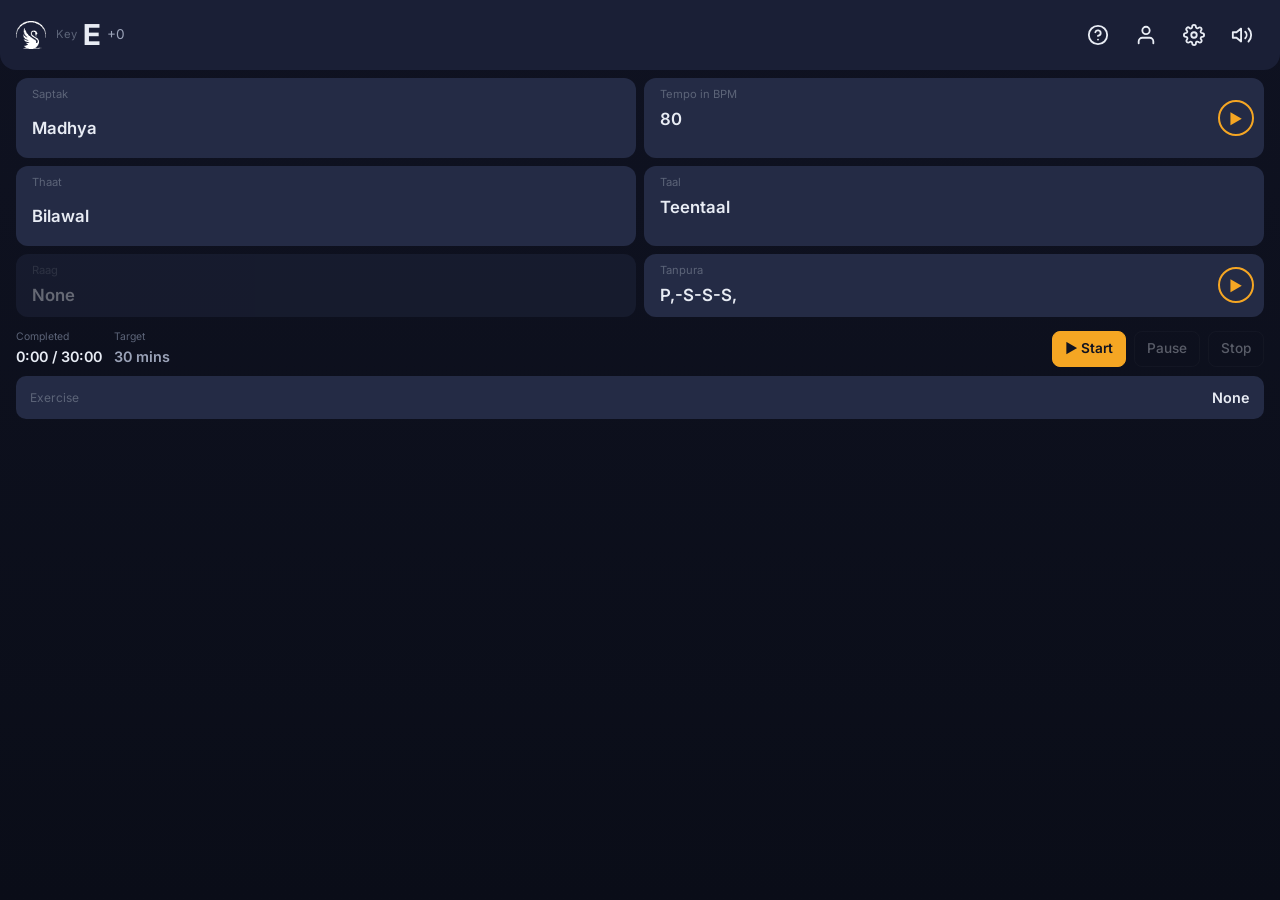
==== app/index.html @ 68cb553a "Initial commit" ====
<!DOCTYPE html>
<html lang="en">
<head>
  <meta charset="UTF-8" />
  <meta name="viewport" content="width=device-width, initial-scale=1.0, maximum-scale=1.0, user-scalable=no" />
  <meta name="theme-color" content="#F5A623" />
  <meta name="author" content="Arun Mahapatro" />
  <meta name="description" content="Hindustani Classical Music practice app for bansuri — tanpura, tabla, alankaar, exercises." />
  <meta name="mobile-web-app-capable" content="yes" />
  <title>Swaradhana</title>
  <link rel="manifest" href="manifest.json" />
  <link rel="stylesheet" href="css/styles.css" />
  <link rel="stylesheet" href="css/components.css" />

  <style>
    .setting-tile {
      background: var(--bg-tertiary, #242B45);
      border-radius: 12px;
      padding: 8px 16px;
      cursor: pointer;
      display: flex;
      flex-direction: column;
      gap: 2px;
    }
    .tile-label { font-size: 0.7rem; color: var(--text-dim, #5C6478); }
    .tile-value { font-size: 1.05rem; font-weight: 600; color: var(--text-primary, #E8ECF4); }
  </style>

  <script type="module" src="js/app.js" defer></script>
</head>
<body>

  <!-- ====================================================================
       SCREEN 1: MAIN SCREEN (always visible)
       ==================================================================== -->

  <!-- 1. Top bar — compact row -->
  <div id="top-bar" style="display:flex; align-items:center; justify-content:space-between; padding:12px 16px; background:var(--bg-secondary); border-radius:0 0 16px 16px;">
    <!-- Left: Logo + Key -->
    <div style="display:flex; align-items:center; gap:10px;">
      <img src="assets/icons/swaradhana_white.png" alt="Swaradhana" style="width:30px; height:35px; object-fit:contain;" />
    <div id="btn-open-key" style="cursor:pointer; display:flex; align-items:center; gap:6px;">
      <span style="font-size:0.7rem; color:var(--text-dim);">Key</span>
      <span id="key-display" style="font-size:1.8rem; font-weight:700; color:var(--text-primary);">E</span>
      <span id="fine-tune-display" style="font-size:0.85rem; color:var(--text-secondary);">+0</span>
    </div>
    </div>
    <!-- Right: Profile, Settings, Volume -->
    <div style="display:flex; align-items:center; gap:4px;">
      <button id="btn-help" class="btn btn-icon btn-ghost" title="Help"><svg width="22" height="22" viewBox="0 0 24 24" fill="none" stroke="currentColor" stroke-width="2" stroke-linecap="round" stroke-linejoin="round"><circle cx="12" cy="12" r="10"/><path d="M9.09 9a3 3 0 0 1 5.83 1c0 2-3 3-3 3"/><line x1="12" y1="17" x2="12.01" y2="17"/></svg></button>
      <button id="btn-profile" class="btn btn-icon btn-ghost" title="Profile"><svg width="22" height="22" viewBox="0 0 24 24" fill="none" stroke="currentColor" stroke-width="2" stroke-linecap="round" stroke-linejoin="round"><path d="M20 21v-2a4 4 0 0 0-4-4H8a4 4 0 0 0-4 4v2"/><circle cx="12" cy="7" r="4"/></svg></button>
      <button id="btn-settings" class="btn btn-icon btn-ghost" title="Settings"><svg width="22" height="22" viewBox="0 0 24 24" fill="none" stroke="currentColor" stroke-width="2" stroke-linecap="round" stroke-linejoin="round"><circle cx="12" cy="12" r="3"/><path d="M19.4 15a1.65 1.65 0 0 0 .33 1.82l.06.06a2 2 0 1 1-2.83 2.83l-.06-.06a1.65 1.65 0 0 0-1.82-.33 1.65 1.65 0 0 0-1 1.51V21a2 2 0 0 1-4 0v-.09A1.65 1.65 0 0 0 9 19.4a1.65 1.65 0 0 0-1.82.33l-.06.06a2 2 0 1 1-2.83-2.83l.06-.06A1.65 1.65 0 0 0 4.68 15a1.65 1.65 0 0 0-1.51-1H3a2 2 0 0 1 0-4h.09A1.65 1.65 0 0 0 4.6 9a1.65 1.65 0 0 0-.33-1.82l-.06-.06a2 2 0 1 1 2.83-2.83l.06.06A1.65 1.65 0 0 0 9 4.68a1.65 1.65 0 0 0 1-1.51V3a2 2 0 0 1 4 0v.09a1.65 1.65 0 0 0 1 1.51 1.65 1.65 0 0 0 1.82-.33l.06-.06a2 2 0 1 1 2.83 2.83l-.06.06A1.65 1.65 0 0 0 19.4 9a1.65 1.65 0 0 0 1.51 1H21a2 2 0 0 1 0 4h-.09a1.65 1.65 0 0 0-1.51 1z"/></svg></button>
      <button id="btn-open-volume" class="btn btn-icon btn-ghost" title="Volume"><svg width="22" height="22" viewBox="0 0 24 24" fill="none" stroke="currentColor" stroke-width="2" stroke-linecap="round" stroke-linejoin="round"><polygon points="11 5 6 9 2 9 2 15 6 15 11 19 11 5"/><path d="M19.07 4.93a10 10 0 0 1 0 14.14"/><path d="M15.54 8.46a5 5 0 0 1 0 7.07"/></svg></button>
    </div>
  </div>

  <!-- 2. Settings Grid — 2 columns x 3 rows -->
  <div id="settings-grid" style="display:grid; grid-template-columns:1fr 1fr; gap:8px; padding:8px 16px;">
    <!-- Row 1: Saptak | Tempo -->
    <div class="setting-tile" style="cursor:default;">
      <span class="tile-label">Saptak</span>
      <select id="saptak-select" style="background:transparent; border:none; color:var(--text-primary); font-size:1.05rem; font-weight:600; font-family:inherit; cursor:pointer; outline:none; padding:0; width:100%;">
        <option value="MANDRA" style="background:var(--bg-tertiary); color:var(--text-primary);">Mandra</option>
        <option value="MADHYA" selected style="background:var(--bg-tertiary); color:var(--text-primary);">Madhya</option>
        <option value="TAAR" style="background:var(--bg-tertiary); color:var(--text-primary);">Taar</option>
      </select>
    </div>
    <div class="setting-tile" id="btn-open-tempo" style="position:relative; padding-right:48px;">
      <span class="tile-label">Tempo in BPM</span>
      <span class="tile-value" id="tempo-display">80</span>
      <button id="btn-tabla-quick-toggle" onclick="event.stopPropagation();" style="position:absolute; right:10px; top:50%; transform:translateY(-50%); width:36px; height:36px; border-radius:50%; border:2px solid var(--accent); background:transparent; color:var(--accent); display:flex; align-items:center; justify-content:center; cursor:pointer; font-size:0.9rem; padding:0;" title="Play/Stop Tabla">▶</button>
    </div>
    <!-- Row 2: Thaat | Taal -->
    <div class="setting-tile" style="cursor:default;">
      <span class="tile-label">Thaat</span>
      <select id="quick-thaat" style="background:transparent; border:none; color:var(--text-primary); font-size:1.05rem; font-weight:600; font-family:inherit; cursor:pointer; outline:none; padding:0; width:100%;">
        <option value="bilawal" style="background:var(--bg-tertiary); color:var(--text-primary);">Bilawal</option>
        <option value="kalyan" style="background:var(--bg-tertiary); color:var(--text-primary);">Kalyan</option>
        <option value="khamaj" style="background:var(--bg-tertiary); color:var(--text-primary);">Khamaj</option>
        <option value="bhairav" style="background:var(--bg-tertiary); color:var(--text-primary);">Bhairav</option>
        <option value="bhairavi" style="background:var(--bg-tertiary); color:var(--text-primary);">Bhairavi</option>
        <option value="kafi" style="background:var(--bg-tertiary); color:var(--text-primary);">Kafi</option>
        <option value="asavari" style="background:var(--bg-tertiary); color:var(--text-primary);">Asavari</option>
        <option value="todi" style="background:var(--bg-tertiary); color:var(--text-primary);">Todi</option>
        <option value="purvi" style="background:var(--bg-tertiary); color:var(--text-primary);">Purvi</option>
        <option value="marwa" style="background:var(--bg-tertiary); color:var(--text-primary);">Marwa</option>
      </select>
    </div>
    <div class="setting-tile" id="btn-open-taal-list" style="position:relative;">
      <span class="tile-label">Taal</span>
      <div style="display:flex; align-items:center; justify-content:space-between;">
        <span class="tile-value" id="taal-display" style="margin:0;">Teentaal</span>
        <div id="taal-var-switcher" style="display:none; align-items:center; gap:2px;" onclick="event.stopPropagation();">
          <button id="btn-var-prev" class="btn" style="min-width:24px; height:24px; padding:0; font-size:0.75rem; border-radius:6px; background:var(--bg-secondary); color:var(--text-secondary); border:1px solid var(--border,#333);">‹</button>
          <span id="taal-var-label" style="min-width:20px; text-align:center; font-size:0.8rem; color:var(--accent); font-weight:600;">D</span>
          <button id="btn-var-next" class="btn" style="min-width:24px; height:24px; padding:0; font-size:0.75rem; border-radius:6px; background:var(--bg-secondary); color:var(--text-secondary); border:1px solid var(--border,#333);">›</button>
        </div>
      </div>
    </div>
    <!-- Row 3: Raag | Tanpura -->
    <div class="setting-tile" style="opacity:0.4; cursor:default;">
      <span class="tile-label">Raag</span>
      <span class="tile-value">None</span>
    </div>
    <div class="setting-tile" id="btn-open-tanpura" style="cursor:pointer; position:relative; padding-right:48px;">
      <span class="tile-label">Tanpura</span>
      <span class="tile-value" id="tanpura-display">P,-S-S-S,</span>
      <button id="btn-tanpura-quick-toggle" onclick="event.stopPropagation();" style="position:absolute; right:10px; top:50%; transform:translateY(-50%); width:36px; height:36px; border-radius:50%; border:2px solid var(--accent); background:transparent; color:var(--accent); display:flex; align-items:center; justify-content:center; cursor:pointer; font-size:0.9rem; padding:0;" title="Play/Stop Tanpura">▶</button>
    </div>
  </div>

  <!-- 3. Mode selector — 3 buttons -->
  <!-- 4. Transport row — completed time, target time, start/pause/stop -->
  <div style="display:flex; align-items:center; gap:8px; padding:4px 16px;">
    <div style="display:flex; gap:12px; flex:1;">
      <div>
        <div style="font-size:0.65rem; color:var(--text-dim);">Completed</div>
        <div id="timer-display" style="font-size:0.9rem; font-weight:600; color:var(--text-primary);">0 mins</div>
      </div>
      <div>
        <div style="font-size:0.65rem; color:var(--text-dim);">Target</div>
        <div id="target-display" style="font-size:0.9rem; font-weight:600; color:var(--text-secondary);">30 mins</div>
      </div>
    </div>
    <button id="btn-start" class="btn btn-primary btn-sm">Start</button>
    <button id="btn-pause" class="btn btn-sm" disabled>Pause</button>
    <button id="btn-stop" class="btn btn-sm" disabled>Stop</button>
  </div>

  <!-- 5. Exercise bar — full width below transport -->
  <div style="margin:4px 16px 0; padding:10px 14px; background:var(--bg-tertiary); border-radius:10px; display:flex; align-items:center; justify-content:space-between;">
    <span id="btn-open-exercise-library" style="font-size:0.75rem; color:var(--text-dim); cursor:pointer;">Exercise</span>
    <span id="exercise-display" style="font-size:0.9rem; font-weight:600; color:var(--text-primary); cursor:pointer; flex:1; text-align:right;" title="Tap to view exercise table">None</span>
  </div>

  <!-- 6. Mode buttons — visible only when exercise is loaded -->
  <div id="main-mode-bar" style="display:none; padding:6px 16px 8px;">
    <div style="display:flex; gap:6px; justify-content:center;">
      <button class="btn btn-sm btn-active main-mode-btn" data-mode="demo" style="flex:1; max-width:100px;">Demo</button>
      <button class="btn btn-sm main-mode-btn" data-mode="practice" style="flex:1; max-width:100px;">Practice</button>
      <button class="btn btn-sm main-mode-btn" data-mode="test" style="flex:1; max-width:100px; opacity:0.5;">Test</button>
    </div>
  </div>

  <!-- Bottom nav removed — Profile and Settings are now in the top bar -->


  <!-- ====================================================================
       SCREEN 2: KEY SELECTION PAGE (full page)
       ==================================================================== -->
  <!-- ====================================================================
       SETTINGS PAGE (full page)
       ==================================================================== -->
  <div id="settings-page" class="full-page hidden">
    <div class="full-page-header">
      <h2 style="margin:0;">Settings</h2>
      <button id="btn-back-settings-page" class="btn btn-sm btn-ghost">← Back</button>
    </div>
    <div class="full-page-body">
      <div style="display:flex; flex-direction:column; gap:12px;">
        <button id="btn-customize-tabla" class="setting-tile" style="text-align:left; border:none; width:100%;">
          <span class="tile-label">Percussion</span>
          <span class="tile-value">Customize Tabla</span>
        </button>
        <button id="btn-customize-tanpura" class="setting-tile" style="text-align:left; border:none; width:100%;">
          <span class="tile-label">Drone</span>
          <span class="tile-value">Customize Tanpura</span>
        </button>
        <button id="btn-customize-swara" class="setting-tile" style="text-align:left; border:none; width:100%;">
          <span class="tile-label">Melody</span>
          <span class="tile-value">Customize Swara</span>
        </button>
      </div>

      <!-- Data Management -->
      <div style="margin-top:24px; padding-top:16px; border-top:1px solid var(--border, #333);">
        <span class="section-label" style="margin-bottom:12px; display:block;">Data Management</span>
        <div style="display:flex; flex-direction:column; gap:8px;">
          <button id="btn-export-data" class="btn btn-sm" style="width:100%; text-align:left; padding:12px 16px;">
            <span style="font-weight:500;">Export Data</span>
            <span style="font-size:0.75rem; color:var(--text-dim); display:block; margin-top:2px;">Download all settings, exercises, and variations as a JSON file</span>
          </button>
          <button id="btn-import-data" class="btn btn-sm" style="width:100%; text-align:left; padding:12px 16px;">
            <span style="font-weight:500;">Import Data</span>
            <span style="font-size:0.75rem; color:var(--text-dim); display:block; margin-top:2px;">Restore from a previously exported JSON file</span>
          </button>
          <button id="btn-clear-all-data" class="btn btn-sm" style="width:100%; text-align:left; padding:12px 16px; color:var(--error, #E74C3C);">
            <span style="font-weight:500;">Clear All Data</span>
            <span style="font-size:0.75rem; color:var(--text-dim); display:block; margin-top:2px;">Delete all saved settings, exercises, and variations</span>
          </button>
        </div>
        <input type="file" id="import-file-input" accept=".json" style="display:none;" />
      </div>
    </div>
  </div>

  <!-- ====================================================================
       TABLA CUSTOMIZATION PAGE (full page)
       ==================================================================== -->
  <div id="tabla-page" class="full-page hidden">
    <div class="full-page-header">
      <h2 style="margin:0;">Tabla</h2>
      <button id="btn-back-tabla-page" class="btn btn-sm btn-ghost">← Back</button>
    </div>
    <div class="full-page-body">

      <!-- Tabla Source selection -->
      <div class="panel" style="margin-bottom:16px;">
        <span class="section-label">Tabla Sound Source</span>
        <select id="tabla-source-select" class="dropdown" style="width:100%; margin-top:8px;">
          <option value="electronic" selected>Electronic (Synthesized)</option>
          <option value="tabla_e_1">Real Tabla — Key of E (tabla_e_1)</option>
          <option value="tabla_c_1">Real Tabla — Key of C (tabla_c_1, Naad)</option>
        </select>
        <p style="font-size:0.75rem; color:var(--text-dim); margin-top:6px;">
          Electronic uses synthesized sounds. Real Tabla uses recorded audio samples that are pitch-shifted to match your selected key.
        </p>
      </div>

      <!-- Sound Customization -->
      <div class="panel" style="margin-bottom:16px;">
        <span class="section-label">Sound Customization</span>

        <div class="slider-container" style="margin-top:12px;">
          <label>Balance (Dayan ↔ Bayan)</label>
          <input type="range" id="tabla-balance" min="0" max="100" value="50" />
          <span id="tabla-balance-val" style="min-width:36px; text-align:right; font-size:0.8rem;">50%</span>
        </div>

        <div class="slider-container">
          <label>Timber</label>
          <input type="range" id="tabla-timber" min="0" max="100" value="50" />
          <span id="tabla-timber-val" style="min-width:36px; text-align:right; font-size:0.8rem;">50%</span>
        </div>

        <div class="slider-container">
          <label>Bass (Bayan)</label>
          <input type="range" id="tabla-bass-custom" min="-12" max="12" value="0" />
          <span id="tabla-bass-custom-val" style="min-width:40px; text-align:right; font-size:0.8rem;">0 dB</span>
        </div>

        <div class="slider-container">
          <label>Reverb</label>
          <input type="range" id="tabla-reverb" min="0" max="100" value="20" />
          <span id="tabla-reverb-val" style="min-width:36px; text-align:right; font-size:0.8rem;">20%</span>
        </div>
      </div>

      <!-- Pitch behavior info -->
      <div class="panel">
        <span class="section-label">Pitch Behavior</span>
        <p style="font-size:0.8rem; color:var(--text-secondary); margin-top:6px; line-height:1.5;">
          When you change the global Key, the tabla's Dayan (treble drum) automatically re-tunes to match — in the middle octave only. The Bayan (bass drum) stays at a constant low frequency. Changing the global Saptak (octave) does not affect the tabla.
        </p>
        <p style="font-size:0.8rem; color:var(--text-secondary); margin-top:6px; line-height:1.5;">
          For real tabla samples, the app pitch-shifts the audio to match your selected key. Samples recorded in Key of E are shifted proportionally (e.g., selecting G shifts up by ~3 semitones).
        </p>
      </div>

    </div>
  </div>

  <!-- ====================================================================
       SWARA CUSTOMIZATION PAGE (full page — placeholder)
       ==================================================================== -->
  <div id="swara-page" class="full-page hidden">
    <div class="full-page-header">
      <h2 style="margin:0;">Swara</h2>
      <button id="btn-back-swara-page" class="btn btn-sm btn-ghost">← Back</button>
    </div>
    <div class="full-page-body">
      <div class="panel">
        <span class="section-label">Swara Instruments</span>
        <p style="font-size:0.85rem; color:var(--text-secondary); margin-top:4px; margin-bottom:12px;">
          Select one or more instruments. Multiple selections play together as a layered sound.
        </p>
        <div id="swar-voice-list" style="display:flex; flex-direction:column; gap:12px;">
          <!-- JS dynamically populates this -->
        </div>
      </div>
      <!-- Add Custom Instrument -->
      <div class="panel" style="margin-top:12px;">
        <span class="section-label">Add Custom Instrument</span>
        <p style="font-size:0.8rem; color:var(--text-dim); margin-top:4px; margin-bottom:8px; line-height:1.4;">
          Paste a WebAudioFont preset URL from <a href="https://surikov.github.io/webaudiofontdata/sound/" target="_blank" style="color:var(--accent);">the catalog</a>. Use the .js file URL.
        </p>
        <input type="text" id="custom-instrument-url" class="input-text" placeholder="https://surikov.github.io/webaudiofontdata/sound/0730_Chaos_sf2_file.js" style="font-size:0.8rem;" />
        <input type="text" id="custom-instrument-name" class="input-text" placeholder="Instrument name (e.g. Piccolo)" style="margin-top:6px;" />
        <div id="custom-instrument-error" style="display:none; font-size:0.8rem; color:var(--error, #E74C3C); margin-top:6px;"></div>
        <button id="btn-add-instrument" class="btn btn-sm btn-primary" style="margin-top:8px; width:100%;">Add Instrument</button>
      </div>
    </div>
  </div>

  <!-- ====================================================================
       SCREEN 2a: KEY SELECTION PAGE (full page)
       ==================================================================== -->
  <div id="key-page" class="full-page hidden">
    <div class="full-page-header">
      <h2 style="margin:0;">Key Selection</h2>
      <button id="btn-back-key" class="btn btn-sm btn-ghost">← Back</button>
    </div>
    <div class="full-page-body">

      <!-- Pitch selection grid -->
      <div class="panel">
        <span class="section-label">Pitch</span>
        <div id="pitch-grid" style="display:grid; grid-template-columns:repeat(5,1fr); gap:8px; margin-top:10px;">
          <button class="btn btn-sm pitch-btn" data-key="G">G</button>
          <button class="btn btn-sm pitch-btn" data-key="G#">G#</button>
          <button class="btn btn-sm pitch-btn" data-key="A">A</button>
          <button class="btn btn-sm pitch-btn" data-key="A#">A#</button>
          <button class="btn btn-sm pitch-btn" data-key="B">B</button>
          <button class="btn btn-sm pitch-btn" data-key="C">C</button>
          <button class="btn btn-sm pitch-btn" data-key="C#">C#</button>
          <button class="btn btn-sm pitch-btn" data-key="D">D</button>
          <button class="btn btn-sm pitch-btn" data-key="D#">D#</button>
          <button class="btn btn-sm btn-active pitch-btn" data-key="E_low">E</button>
          <button class="btn btn-sm pitch-btn" data-key="F">F</button>
          <button class="btn btn-sm pitch-btn" data-key="F#">F#</button>
        </div>
      </div>

      <!-- Fine tuning -->
      <div class="panel" style="margin-top:16px;">
        <span class="section-label">Fine Tuning</span>
        <div style="display:flex; align-items:center; gap:8px; margin-top:8px;">
          <span style="font-size:0.8rem; color:var(--text-dim);">♭</span>
          <button class="btn btn-sm" id="fine-tune-minus" style="min-width:36px;">◀</button>
          <input type="range" id="fine-tune" min="-50" max="50" value="0" style="flex:1;" />
          <button class="btn btn-sm" id="fine-tune-plus" style="min-width:36px;">▶</button>
          <span style="font-size:0.8rem; color:var(--text-dim);">♯</span>
        </div>
        <div style="text-align:center; margin-top:4px;">
          <span id="fine-tune-val" style="font-size:0.9rem; color:var(--accent);">0 cents</span>
        </div>
      </div>
    </div>
  </div>

  <!-- ====================================================================
       SCREEN 2b: TANPURA PAGE (full page)
       ==================================================================== -->
  <div id="tanpura-page" class="full-page hidden">
    <div class="full-page-header">
      <h2 style="margin:0;">Tanpura</h2>
      <button id="btn-back-tanpura" class="btn btn-sm btn-ghost">← Back</button>
    </div>
    <div class="full-page-body">

      <!-- Play/Stop -->
      <div class="panel" style="margin-bottom:16px;">
        <div style="display:flex; align-items:center; gap:12px; margin-bottom:14px;">
          <button id="btn-tanpura-play" class="btn btn-primary">▶ Play Tanpura</button>
        </div>

        <!-- Engine / sound source -->
        <div style="margin-bottom:12px;">
          <span class="section-label">Sound Source</span>
          <select id="tanpura-engine-select" class="dropdown" style="width:100%; margin-top:4px;"></select>
          <p id="tanpura-engine-hint" style="font-size:0.75rem; color:var(--text-dim); margin-top:6px;"></p>
        </div>

        <!-- Octave -->
        <div style="margin-bottom:12px;">
          <span class="section-label">Octave</span>
          <div class="btn-group" style="margin-top:4px;">
            <button class="btn btn-sm tanpura-octave" data-octave="LOW">Mandra</button>
            <button class="btn btn-sm btn-active tanpura-octave" data-octave="MEDIUM">Madhya</button>
            <button class="btn btn-sm tanpura-octave" data-octave="HIGH">Taar</button>
          </div>
        </div>

        <!-- First String -->
        <div style="margin-bottom:12px;">
          <span class="section-label">First String</span>
          <div class="btn-group" style="margin-top:4px;">
            <button class="btn btn-sm btn-active tanpura-string" data-string="pa">P,</button>
            <button class="btn btn-sm tanpura-string" data-string="ma">m,</button>
            <button class="btn btn-sm tanpura-string" data-string="ni">N,</button>
          </div>
          <div style="font-size:0.8rem; color:var(--text-secondary); margin-top:6px;" id="tanpura-tuning-label">P,-S-S-S,</div>
        </div>

        <!-- Speed -->
        <div class="slider-container">
          <label>Speed</label>
          <input type="range" id="tanpura-speed" min="0" max="100" step="1" value="30" />
          <span id="tanpura-speed-val" style="min-width:36px; text-align:right; font-size:0.8rem;">30%</span>
        </div>
      </div>

      <!-- Advanced settings -->
      <div class="panel">
        <span class="section-label">Advanced</span>

        <!-- Concert Mode -->
        <div style="display:flex; align-items:center; gap:10px; margin-top:10px;">
          <label class="toggle">
            <input type="checkbox" id="toggle-concert" />
            <span class="toggle-track"></span>
          </label>
          <span style="font-size:0.85rem; color:var(--text-secondary);">Concert Mode</span>
        </div>
        <p style="font-size:0.75rem; color:var(--text-dim); margin-top:4px;">
          Plays a second tanpura (B) alongside A, panned right. Overall volume
          stays controlled from the main page; the slider below trims the L/R
          balance.
        </p>

        <!-- Balance (L <-> R) — hidden unless Concert Mode is on -->
        <div class="slider-container hidden" id="tanpura-balance-container" style="margin-top:12px;">
          <label>Balance&nbsp;(L↔R)</label>
          <input type="range" id="tanpura-balance" min="0" max="100" value="50" />
          <span id="tanpura-balance-val" style="min-width:36px; text-align:right; font-size:0.8rem;">50%</span>
        </div>

        <!-- Jivari A (always visible) -->
        <div class="slider-container" style="margin-top:12px;">
          <label id="tanpura-jivari-label">Jivari&nbsp;A</label>
          <input type="range" id="tanpura-jivari" min="0" max="100" value="65" />
          <span id="tanpura-jivari-val" style="min-width:36px; text-align:right; font-size:0.8rem;">65%</span>
        </div>

        <!-- Jivari B — hidden unless Concert Mode is on -->
        <div class="slider-container hidden" id="tanpura-jivari-b-container">
          <label>Jivari&nbsp;B</label>
          <input type="range" id="tanpura-jivari-b" min="0" max="100" value="60" />
          <span id="tanpura-jivari-b-val" style="min-width:36px; text-align:right; font-size:0.8rem;">60%</span>
        </div>

        <!-- Variance -->
        <div class="slider-container">
          <label>Variance</label>
          <input type="range" id="tanpura-variance" min="0" max="10" step="0.5" value="3" />
          <span id="tanpura-variance-val" style="min-width:36px; text-align:right; font-size:0.8rem;">3 ct</span>
        </div>

        <!-- Reverb -->
        <div class="slider-container" style="margin-top:10px;">
          <label>Reverb</label>
          <input type="range" id="tanpura-reverb" min="0" max="100" value="40" />
          <span id="tanpura-reverb-val" style="min-width:36px; text-align:right; font-size:0.8rem;">40%</span>
        </div>
      </div>
    </div>
  </div>


  <!-- ====================================================================
       SCREEN 3: VOLUME CONTROL PAGE (full page)
       ==================================================================== -->
  <div id="volume-page" class="full-page hidden">
    <div class="full-page-header">
      <h2 style="margin:0;">Volume Control</h2>
      <button id="btn-back-volume" class="btn btn-sm btn-ghost">← Back</button>
    </div>
    <div class="full-page-body">
      <!-- Tanpura volume -->
      <div style="margin-bottom:20px;">
        <div style="font-size:0.9rem; font-weight:500; color:var(--text-primary); margin-bottom:8px;">Tanpura</div>
        <div style="display:flex; align-items:center; gap:10px;">
          <button id="btn-tanpura-mute" class="btn btn-sm" style="font-size:1.1rem;">&#x1F50A;</button>
          <input type="range" id="tanpura-vol" min="0" max="100" value="60" style="flex:1;" />
          <span id="tanpura-vol-val" style="min-width:40px; text-align:right; font-size:0.85rem; color:var(--text-secondary);">60%</span>
        </div>
      </div>
      <!-- Tabla volume -->
      <div style="margin-bottom:20px;">
        <div style="font-size:0.9rem; font-weight:500; color:var(--text-primary); margin-bottom:8px;">Tabla</div>
        <div style="display:flex; align-items:center; gap:10px;">
          <button id="btn-tabla-mute" class="btn btn-sm" style="font-size:1.1rem;">&#x1F50A;</button>
          <input type="range" id="tabla-vol" min="0" max="100" value="70" style="flex:1;" />
          <span id="tabla-vol-val" style="min-width:40px; text-align:right; font-size:0.85rem; color:var(--text-secondary);">70%</span>
        </div>
      </div>
      <!-- Swara volume -->
      <div style="margin-bottom:20px;">
        <div style="font-size:0.9rem; font-weight:500; color:var(--text-primary); margin-bottom:8px;">Swara</div>
        <div style="display:flex; align-items:center; gap:10px;">
          <button id="btn-swar-mute" class="btn btn-sm" style="font-size:1.1rem;">&#x1F50A;</button>
          <input type="range" id="swar-vol" min="0" max="100" value="70" style="flex:1;" />
          <span id="swar-vol-val" style="min-width:40px; text-align:right; font-size:0.85rem; color:var(--text-secondary);">70%</span>
        </div>
      </div>
      <!-- Tabla EQ -->
      <div class="panel" style="margin-top:16px;">
        <span class="section-label">Tabla EQ</span>
        <div class="slider-container" style="margin-top:8px;">
          <label>Bass</label>
          <input type="range" id="tabla-bass" min="-12" max="12" value="0" />
          <span id="tabla-bass-val" style="min-width:40px; text-align:right; font-size:0.8rem;">0 dB</span>
        </div>
        <div class="slider-container">
          <label>Treble</label>
          <input type="range" id="tabla-treble" min="-12" max="12" value="0" />
          <span id="tabla-treble-val" style="min-width:40px; text-align:right; font-size:0.8rem;">0 dB</span>
        </div>
      </div>
    </div>
  </div>


  <!-- ====================================================================
       SCREEN 4: TEMPO PAGE (full page — consistent with other pages)
       ==================================================================== -->
  <div id="bpm-panel" class="full-page hidden">
    <div class="full-page-header">
      <h2 style="margin:0;">Tempo</h2>
      <button id="btn-done-bpm" class="btn btn-sm btn-ghost">← Back</button>
    </div>
    <div class="full-page-body">

      <!-- Current BPM display -->
      <div style="text-align:center; margin-bottom:24px;">
        <span id="bpm-display" style="font-size:3rem; font-weight:700; color:var(--accent);">80</span>
        <span style="font-size:1.1rem; color:var(--text-secondary);"> BPM</span>
        <div id="bpm-laya-label" style="font-size:0.9rem; color:var(--text-dim); margin-top:6px;">Madhya</div>
      </div>

      <!-- Slider with -5 / +5 buttons -->
      <div class="panel">
        <div style="display:flex; align-items:center; gap:10px;">
          <button id="bpm-minus5" class="btn btn-sm" style="min-width:48px;">-5</button>
          <input type="range" id="bpm-slider" min="30" max="500" value="80" style="flex:1;" />
          <button id="bpm-plus5" class="btn btn-sm" style="min-width:48px;">+5</button>
        </div>
      </div>

      <!-- Speed multiplier buttons -->
      <div class="panel" style="margin-top:16px;">
        <span class="section-label">Speed Multiplier</span>
        <div style="display:flex; gap:8px; margin-top:10px; justify-content:center;">
          <button class="btn btn-sm bpm-mult" data-mult="0.25">x/4</button>
          <button class="btn btn-sm bpm-mult" data-mult="0.5">x/2</button>
          <button class="btn btn-sm btn-active bpm-mult" data-mult="1">1x</button>
          <button class="btn btn-sm bpm-mult" data-mult="2">2x</button>
          <button class="btn btn-sm bpm-mult" data-mult="4">4x</button>
        </div>
      </div>

      <!-- Preset BPM buttons -->
      <div class="panel" style="margin-top:16px;">
        <span class="section-label">Presets</span>
        <div style="display:flex; gap:8px; margin-top:10px; justify-content:center; flex-wrap:wrap;">
          <button class="btn btn-sm bpm-preset-btn" data-bpm="40">40</button>
          <button class="btn btn-sm bpm-preset-btn" data-bpm="60">60</button>
          <button class="btn btn-sm bpm-preset-btn" data-bpm="80">80</button>
          <button class="btn btn-sm bpm-preset-btn" data-bpm="100">100</button>
          <button class="btn btn-sm bpm-preset-btn" data-bpm="120">120</button>
          <button class="btn btn-sm bpm-preset-btn" data-bpm="160">160</button>
          <button class="btn btn-sm bpm-preset-btn" data-bpm="200">200</button>
        </div>
      </div>

    </div>
  </div>


  <!-- ====================================================================
       SCREEN 5: TAAL LIST PAGE (full page)
       ==================================================================== -->
  <div id="taal-list-page" class="full-page hidden">
    <div class="full-page-header">
      <h2 style="margin:0;">Taal List</h2>
      <div style="display:flex; gap:8px;">
        <button id="btn-sort-taal" class="btn btn-sm btn-ghost">Sort ↓</button>
        <button id="btn-back-taal-list" class="btn btn-sm btn-ghost">← Back</button>
      </div>
    </div>
    <div class="full-page-body">
      <div id="taal-list-container">
        <!-- JS will populate this with taal items -->
      </div>
    </div>
  </div>


  <!-- ====================================================================
       SCREEN 6: TAAL DETAIL / VARIATIONS PAGE (full page)
       ==================================================================== -->
  <div id="taal-variations-page" class="full-page hidden">
    <div class="full-page-header">
      <h2 style="margin:0;" id="taal-variations-title">Teentaal</h2>
      <button id="btn-back-taal-variations" class="btn btn-sm btn-ghost">← Back</button>
    </div>
    <div class="full-page-body">
      <!-- Vibhag-aware taal table showing selected variation -->
      <div id="taal-detail-table" class="panel" style="margin-bottom:16px;">
        <!-- JS renders the taal table here -->
      </div>
      <!-- Variation list -->
      <div id="taal-variations-container">
        <!-- JS will populate with variation items -->
      </div>
    </div>
  </div>

  <!-- ====================================================================
       SCREEN 6b: TAAL VARIATION EDITOR (inline full page)
       ==================================================================== -->
  <div id="taal-var-editor-page" class="full-page hidden">
    <div class="full-page-header">
      <h2 style="margin:0;" id="taal-var-editor-title">Editing: New Variation</h2>
      <button id="btn-cancel-var-editor" class="btn btn-sm btn-ghost">← Cancel</button>
    </div>
    <div class="full-page-body">
      <!-- Variation name -->
      <div style="margin-bottom:12px;">
        <span class="section-label">Variation Name</span>
        <input type="text" id="var-editor-name" class="input-text" placeholder="e.g. Teentaal 1" style="margin-top:4px;" />
      </div>
      <!-- Taal table (editable) -->
      <div id="var-editor-table" class="panel" style="margin-bottom:12px;">
        <!-- JS renders editable taal table here -->
      </div>
      <!-- Selected matra chips -->
      <div style="margin-bottom:4px;">
        <span class="section-label">Selected Matra Bols</span>
        <div id="var-editor-chips" class="bol-chips">
          <span style="color:var(--text-dim); font-size:0.8rem;">Tap a matra cell above</span>
        </div>
      </div>
      <!-- Bol palette -->
      <div id="var-editor-palette" class="bol-palette">
        <!-- JS populates bol buttons -->
      </div>
      <!-- Clear button for selected matra -->
      <div style="margin-bottom:12px;">
        <button id="btn-var-clear-matra" class="btn btn-sm btn-ghost">Clear Matra</button>
      </div>
      <!-- Action buttons -->
      <div class="editor-action-bar">
        <button id="btn-var-preview" class="btn btn-sm">Preview</button>
        <button id="btn-var-save" class="btn btn-sm btn-primary">Save</button>
        <button id="btn-var-cancel" class="btn btn-sm btn-ghost">Cancel</button>
        <button id="btn-var-delete" class="btn btn-sm btn-danger" style="display:none;">Delete</button>
      </div>
    </div>
  </div>


  <!-- Old settings modal removed — replaced by settings-page (full page) -->


  <!-- Old Lesson Editor and Taal Editor removed — replaced by Exercise system and Taal Variation Editor -->


  <!-- ====================================================================
       EXERCISE LIBRARY PAGE (full page)
       ==================================================================== -->
  <div id="exercise-library-page" class="full-page hidden">
    <div class="full-page-header">
      <h2 style="margin:0;">Exercises</h2>
      <button id="btn-back-exercise-library" class="btn btn-sm btn-ghost">← Back</button>
    </div>
    <div class="full-page-body">
      <div id="exercise-list-container">
        <!-- JS populates -->
      </div>
      <button id="btn-new-exercise" class="btn btn-sm btn-primary" style="margin-top:12px; width:100%;">+ New Exercise</button>
      <button id="btn-clear-exercise" class="btn btn-sm btn-ghost" style="margin-top:8px; width:100%;">Clear Exercise (Free Practice)</button>
    </div>
  </div>


  <!-- ====================================================================
       EXERCISE DESIGNER PAGE (full page)
       ==================================================================== -->
  <div id="exercise-designer-page" class="full-page hidden">
    <div class="full-page-header">
      <h2 style="margin:0;" id="exercise-designer-title">New Exercise</h2>
      <button id="btn-back-exercise-designer" class="btn btn-sm btn-ghost">← Back</button>
    </div>
    <div class="full-page-body">
      <!-- Configuration -->
      <div class="panel" style="margin-bottom:12px;">
        <span class="section-label">Configuration</span>
        <div style="display:grid; grid-template-columns:1fr 1fr; gap:8px; margin-top:8px;">
          <div>
            <label style="font-size:0.75rem; color:var(--text-dim);">Taal</label>
            <select id="ex-taal-select" class="taal-variation-select" style="width:100%; margin-top:2px;"></select>
          </div>
          <div>
            <label style="font-size:0.75rem; color:var(--text-dim);">Level</label>
            <div style="display:flex; gap:4px; margin-top:2px;">
              <button class="btn btn-sm ex-level-btn btn-active" data-level="beginner" style="flex:1; font-size:0.7rem; padding:4px 2px;">Beginner</button>
              <button class="btn btn-sm ex-level-btn" data-level="intermediate" style="flex:1; font-size:0.7rem; padding:4px 2px;">Intermed.</button>
              <button class="btn btn-sm ex-level-btn" data-level="advanced" style="flex:1; font-size:0.7rem; padding:4px 2px;">Advanced</button>
            </div>
          </div>
          <div>
            <label style="font-size:0.75rem; color:var(--text-dim);">Start Note</label>
            <select id="ex-start-note" class="taal-variation-select" style="width:100%; margin-top:2px;"></select>
          </div>
          <div>
            <label style="font-size:0.75rem; color:var(--text-dim);">End Note</label>
            <select id="ex-end-note" class="taal-variation-select" style="width:100%; margin-top:2px;"></select>
          </div>
        </div>
      </div>

      <!-- Pattern -->
      <div class="panel" style="margin-bottom:12px;">
        <span class="section-label">Pattern</span>
        <p id="ex-pattern-help" style="font-size:0.8rem; color:var(--text-dim); margin-top:4px; margin-bottom:8px; line-height:1.4;">
          <!-- JS fills dynamic examples based on selected taal -->
        </p>
        <input type="text" id="ex-pattern-input" class="input-text" placeholder="e.g. 123 234 345 456" style="font-family:monospace; font-size:1rem; letter-spacing:1px;" />
        <div id="ex-pattern-error" style="display:none; font-size:0.8rem; color:var(--error, #E74C3C); margin-top:6px;"></div>
        <button id="btn-generate-exercise" class="btn btn-sm btn-primary" style="margin-top:12px; width:100%;">Generate</button>
      </div>

      <!-- Preview -->
      <div id="ex-preview-container" style="display:none;">
        <div class="panel" style="margin-bottom:12px;">
          <span class="section-label">Aroha</span>
          <div id="ex-preview-aroha" style="margin-top:8px;">
            <!-- JS renders taal tables for each aroha cycle -->
          </div>
        </div>
        <div class="panel" style="margin-bottom:12px;">
          <span class="section-label">Avaroha</span>
          <div id="ex-preview-avaroha" style="margin-top:8px;">
            <!-- JS renders taal tables for each avaroha cycle -->
          </div>
        </div>
        <!-- Save -->
        <div class="panel">
          <span class="section-label">Save</span>
          <input type="text" id="ex-save-name" class="input-text" placeholder="Exercise name" style="margin-top:4px;" />
          <div style="display:flex; gap:8px; margin-top:8px;">
            <button id="btn-save-exercise" class="btn btn-sm btn-primary" style="flex:1;">Save</button>
            <button id="btn-save-exercise-as" class="btn btn-sm" style="flex:1;">Save As New</button>
          </div>
        </div>
      </div>
    </div>
  </div>


  <!-- ====================================================================
       EXERCISE EDIT PAGE (full page)
       ==================================================================== -->
  <div id="exercise-edit-page" class="full-page hidden">
    <div class="full-page-header">
      <h2 style="margin:0;" id="exercise-edit-title">Edit Exercise</h2>
      <button id="btn-back-exercise-edit" class="btn btn-sm btn-ghost">← Back</button>
    </div>
    <div class="full-page-body">
      <!-- Exercise info (read-only) -->
      <div style="display:flex; gap:12px; margin-bottom:12px; font-size:0.8rem; color:var(--text-secondary);">
        <span>Taal: <strong id="ex-edit-taal-label" style="color:var(--text-primary);"></strong></span>
        <span>Laykari: <strong id="ex-edit-laykari-label" style="color:var(--text-primary);"></strong></span>
        <span>Level: <strong id="ex-edit-level-label" style="color:var(--text-primary);"></strong></span>
      </div>
      <!-- Range -->
      <div class="panel" style="margin-bottom:12px;">
        <div style="display:grid; grid-template-columns:1fr 1fr; gap:8px;">
          <div>
            <label style="font-size:0.75rem; color:var(--text-dim);">Start Note</label>
            <select id="ex-edit-start-note" class="taal-variation-select" style="width:100%; margin-top:2px;"></select>
          </div>
          <div>
            <label style="font-size:0.75rem; color:var(--text-dim);">End Note</label>
            <select id="ex-edit-end-note" class="taal-variation-select" style="width:100%; margin-top:2px;"></select>
          </div>
        </div>
      </div>
      <!-- Pattern input -->
      <div class="panel" style="margin-bottom:12px;">
        <span class="section-label">Pattern (first cycle)</span>
        <p id="ex-edit-pattern-help" style="font-size:0.8rem; color:var(--text-dim); margin-top:4px; margin-bottom:8px; line-height:1.4;"></p>
        <input type="text" id="ex-edit-pattern-input" class="input-text" style="font-family:monospace; font-size:1rem; letter-spacing:1px;" />
        <div id="ex-edit-pattern-error" style="display:none; font-size:0.8rem; color:var(--error, #E74C3C); margin-top:6px;"></div>
        <button id="btn-regenerate-exercise" class="btn btn-sm btn-primary" style="margin-top:12px; width:100%;">Regenerate</button>
      </div>
      <!-- Preview tables -->
      <div id="ex-edit-preview-container" style="display:none;">
        <div class="panel" style="margin-bottom:12px;">
          <span class="section-label">Aroha</span>
          <div id="ex-edit-preview-aroha" style="margin-top:8px;"></div>
        </div>
        <div class="panel" style="margin-bottom:12px;">
          <span class="section-label">Avaroha</span>
          <div id="ex-edit-preview-avaroha" style="margin-top:8px;"></div>
        </div>
      </div>
      <!-- Save -->
      <div class="panel">
        <span class="section-label">Name</span>
        <input type="text" id="ex-edit-name" class="input-text" style="margin-top:4px;" />
        <div style="display:flex; gap:8px; margin-top:8px;">
          <button id="btn-edit-save" class="btn btn-sm btn-primary" style="flex:1;">Save</button>
          <button id="btn-edit-save-as" class="btn btn-sm" style="flex:1;">Save As New</button>
        </div>
      </div>
    </div>
  </div>


  <!-- ====================================================================
       EXERCISE PLAYER PAGE (full page)
       ==================================================================== -->
  <div id="exercise-player-page" class="full-page hidden">
    <div class="full-page-header">
      <h2 style="margin:0;" id="exercise-player-title">Exercise</h2>
      <button id="btn-back-exercise-player" class="btn btn-sm btn-ghost">← Back</button>
    </div>
    <div class="full-page-body">
      <!-- Mode toggle -->
      <div style="display:flex; gap:6px; margin-bottom:12px;">
        <button class="btn btn-sm btn-active ex-mode-btn" data-mode="demo">Demo</button>
        <button class="btn btn-sm ex-mode-btn" data-mode="practice">Practice</button>
        <button class="btn btn-sm ex-mode-btn" data-mode="test" style="opacity:0.5;">Test</button>
      </div>
      <!-- Progress indicator -->
      <div id="ex-progress" style="font-size:0.85rem; color:var(--text-secondary); margin-bottom:8px;">
        Aroha · Phrase 1 of 8
      </div>
      <!-- "Your turn" indicator (hidden by default) -->
      <div id="ex-your-turn" style="display:none; text-align:center; padding:8px; background:rgba(245,166,35,0.15); border-radius:8px; color:var(--accent); font-weight:600; margin-bottom:8px;">
        Your Turn
      </div>
      <!-- Current cycle taal table -->
      <div id="ex-player-table" class="panel" style="margin-bottom:12px;">
        <!-- JS renders the current cycle's taal table with swaras -->
      </div>
      <!-- Transport controls -->
      <div style="display:flex; gap:8px; justify-content:center;">
        <button id="btn-ex-start" class="btn btn-primary">Start</button>
        <button id="btn-ex-pause" class="btn" disabled>Pause</button>
        <button id="btn-ex-stop" class="btn" disabled>Stop</button>
      </div>
    </div>
  </div>


  <!-- ====================================================================
       PROFILE PAGE (full page)
       ==================================================================== -->
  <div id="profile-page" class="full-page hidden">
    <div class="full-page-header">
      <h2 style="margin:0;">Profile</h2>
      <button id="btn-back-profile" class="btn btn-sm btn-ghost">← Back</button>
    </div>
    <div class="full-page-body">

      <!-- Identity -->
      <div class="panel" style="margin-bottom:12px; display:flex; align-items:center; gap:12px;">
        <div id="profile-avatar" style="width:56px; height:56px; border-radius:50%; background:var(--bg-tertiary); display:flex; align-items:center; justify-content:center; font-size:1.5rem;">🎵</div>
        <div style="flex:1; min-width:0;">
          <div style="display:flex; align-items:center; gap:8px;">
            <input id="profile-name-input" type="text" maxlength="30" style="flex:1; background:transparent; border:none; color:var(--text-primary); font-size:1.1rem; font-weight:600; outline:none; padding:2px 0;" />
          </div>
          <div style="font-size:0.75rem; color:var(--text-dim); margin-top:2px;">
            Practicing since <span id="profile-since">—</span>
          </div>
        </div>
      </div>

      <!-- Today -->
      <div class="panel" style="margin-bottom:12px;">
        <span class="section-label">Today</span>
        <div style="display:grid; grid-template-columns:1fr 1fr; gap:12px; margin-top:8px;">
          <div>
            <div style="font-size:0.75rem; color:var(--text-dim);">App time</div>
            <div id="profile-today-app" style="font-size:1.2rem; font-weight:600;">0m</div>
          </div>
          <div>
            <div style="font-size:0.75rem; color:var(--text-dim);">Practice</div>
            <div id="profile-today-ex" style="font-size:1.2rem; font-weight:600;">0m</div>
          </div>
        </div>
        <div style="margin-top:10px; font-size:0.85rem;">
          🔥 <span id="profile-streak-current">0</span>-day streak
          <span style="color:var(--text-dim); margin-left:6px;">(best: <span id="profile-streak-longest">0</span>)</span>
        </div>
      </div>

      <!-- Targets -->
      <div class="panel" style="margin-bottom:12px;">
        <span class="section-label">Targets</span>
        <div class="slider-container" style="margin-top:8px;">
          <label>Daily practice</label>
          <input type="range" id="profile-daily-target" min="0" max="180" step="5" />
          <span id="profile-daily-target-val" style="min-width:60px; text-align:right; font-size:0.8rem;">30 min</span>
        </div>
        <div class="slider-container">
          <label>Weekly practice</label>
          <input type="range" id="profile-weekly-target" min="0" max="30" step="1" />
          <span id="profile-weekly-target-val" style="min-width:60px; text-align:right; font-size:0.8rem;">3 hr</span>
        </div>
        <div style="display:flex; align-items:center; gap:10px; margin-top:10px;">
          <label class="toggle">
            <input type="checkbox" id="profile-week-override-toggle" />
            <span class="toggle-track"></span>
          </label>
          <span style="font-size:0.85rem; color:var(--text-secondary);">Use a different target for this week only</span>
        </div>
        <div id="profile-target-progress" style="margin-top:12px; font-size:0.85rem;">
          <div>Today: <span id="profile-daily-met">0</span>% of daily goal</div>
          <div>This week: <span id="profile-weekly-met">0</span>% of weekly goal</div>
        </div>
      </div>

      <!-- Last 30 days -->
      <div class="panel" style="margin-bottom:12px;">
        <span class="section-label">Last 30 days (daily)</span>
        <div id="profile-chart-daily" class="profile-chart" style="margin-top:10px;"></div>
        <div style="display:flex; justify-content:space-between; font-size:0.7rem; color:var(--text-dim); margin-top:4px;">
          <span>30 days ago</span>
          <span>today</span>
        </div>
        <div style="display:flex; align-items:center; gap:14px; margin-top:8px; font-size:0.75rem; color:var(--text-dim);">
          <span style="display:inline-flex; align-items:center; gap:4px;"><span style="width:12px; height:10px; background:var(--bg-tertiary); border-radius:2px;"></span>App</span>
          <span style="display:inline-flex; align-items:center; gap:4px;"><span style="width:12px; height:10px; background:var(--accent); border-radius:2px;"></span>Practice</span>
        </div>
      </div>

      <!-- Last 6 months -->
      <div class="panel" style="margin-bottom:12px;">
        <span class="section-label">Last 6 months (weekly)</span>
        <div id="profile-chart-weekly" class="profile-chart" style="margin-top:10px;"></div>
      </div>

      <!-- Lifetime -->
      <div class="panel" style="margin-bottom:12px;">
        <span class="section-label">Lifetime (monthly)</span>
        <div id="profile-chart-monthly" class="profile-chart" style="margin-top:10px;"></div>
        <p id="profile-lifetime-empty" style="font-size:0.75rem; color:var(--text-dim); margin-top:6px;"></p>
      </div>

      <!-- Totals -->
      <div class="panel" style="margin-bottom:12px;">
        <span class="section-label">All-time totals</span>
        <div style="display:grid; grid-template-columns:1fr 1fr; gap:10px; margin-top:8px; font-size:0.85rem;">
          <div><span style="color:var(--text-dim);">App time</span><div id="profile-total-app" style="font-weight:600;">0m</div></div>
          <div><span style="color:var(--text-dim);">Practice</span><div id="profile-total-ex" style="font-weight:600;">0m</div></div>
          <div><span style="color:var(--text-dim);">Days active</span><div id="profile-days-active" style="font-weight:600;">0</div></div>
          <div><span style="color:var(--text-dim);">Avg daily</span><div id="profile-avg-daily" style="font-weight:600;">0m</div></div>
        </div>
      </div>

      <!-- Export / reset -->
      <div class="panel" style="margin-bottom:16px;">
        <span class="section-label">Data</span>
        <div style="display:flex; gap:8px; margin-top:8px; flex-wrap:wrap;">
          <button id="profile-export-json" class="btn btn-sm">Export JSON</button>
          <button id="profile-export-csv" class="btn btn-sm">Export CSV</button>
          <button id="profile-reset-activity" class="btn btn-sm" style="color:var(--error);">Reset history</button>
        </div>
        <p style="font-size:0.7rem; color:var(--text-dim); margin-top:8px;">Reset removes the daily / weekly / monthly log and streak. Profile name and targets stay.</p>
      </div>

    </div>
  </div>

  <!-- ====================================================================
       HELP PAGE (full page)
       ==================================================================== -->
  <div id="help-page" class="full-page hidden">
    <div class="full-page-header">
      <h2 style="margin:0;">Help</h2>
      <button id="btn-back-help" class="btn btn-sm btn-ghost">← Back</button>
    </div>
    <div class="full-page-body" style="font-size:0.85rem; line-height:1.6; color:var(--text-secondary);">

      <!-- 1. Swara Notation -->
      <div class="collapsible expanded" style="margin-bottom:8px;">
        <div class="collapsible-header" style="padding:10px 0; cursor:pointer; font-weight:600; color:var(--text-primary); font-size:0.95rem;">
          Swara Notation (Notes)
        </div>
        <div class="collapsible-body">
          <p>Hindustani music uses 7 natural notes (<strong>shuddha swaras</strong>) and 5 altered notes:</p>
          <table style="width:100%; border-collapse:collapse; margin:8px 0; font-size:0.8rem;">
            <tr style="border-bottom:1px solid var(--border,#333);">
              <th style="text-align:left; padding:4px 8px; color:var(--text-dim);">Symbol</th>
              <th style="text-align:left; padding:4px 8px; color:var(--text-dim);">Name</th>
              <th style="text-align:left; padding:4px 8px; color:var(--text-dim);">Type</th>
            </tr>
            <tr><td style="padding:3px 8px; color:var(--accent); font-weight:600;">S</td><td style="padding:3px 8px;">Sa (Shadaj)</td><td style="padding:3px 8px;">Fixed</td></tr>
            <tr><td style="padding:3px 8px;">R</td><td style="padding:3px 8px;">Re (Rishabh)</td><td style="padding:3px 8px;">Shuddha</td></tr>
            <tr><td style="padding:3px 8px; color:var(--khali);">r</td><td style="padding:3px 8px;">Komal Re</td><td style="padding:3px 8px;">Flat</td></tr>
            <tr><td style="padding:3px 8px;">G</td><td style="padding:3px 8px;">Ga (Gandhar)</td><td style="padding:3px 8px;">Shuddha</td></tr>
            <tr><td style="padding:3px 8px; color:var(--khali);">g</td><td style="padding:3px 8px;">Komal Ga</td><td style="padding:3px 8px;">Flat</td></tr>
            <tr><td style="padding:3px 8px;">m</td><td style="padding:3px 8px;">Ma (Madhyam)</td><td style="padding:3px 8px;">Shuddha</td></tr>
            <tr><td style="padding:3px 8px; color:var(--error);">M</td><td style="padding:3px 8px;">Tivra Ma</td><td style="padding:3px 8px;">Sharp</td></tr>
            <tr><td style="padding:3px 8px; color:var(--accent); font-weight:600;">P</td><td style="padding:3px 8px;">Pa (Pancham)</td><td style="padding:3px 8px;">Fixed</td></tr>
            <tr><td style="padding:3px 8px;">D</td><td style="padding:3px 8px;">Dha (Dhaivat)</td><td style="padding:3px 8px;">Shuddha</td></tr>
            <tr><td style="padding:3px 8px; color:var(--khali);">d</td><td style="padding:3px 8px;">Komal Dha</td><td style="padding:3px 8px;">Flat</td></tr>
            <tr><td style="padding:3px 8px;">N</td><td style="padding:3px 8px;">Ni (Nishad)</td><td style="padding:3px 8px;">Shuddha</td></tr>
            <tr><td style="padding:3px 8px; color:var(--khali);">n</td><td style="padding:3px 8px;">Komal Ni</td><td style="padding:3px 8px;">Flat</td></tr>
          </table>
          <p><strong>Octave markers:</strong></p>
          <ul style="margin:4px 0; padding-left:20px;">
            <li><code style="color:var(--accent);">P, D, N,</code> — Lower octave (Mandra) — comma suffix</li>
            <li><code style="color:var(--accent);">S R G m P D N</code> — Middle octave (Madhya) — no suffix</li>
            <li><code style="color:var(--accent);">S' R' G' m' P'</code> — Upper octave (Taar) — apostrophe suffix</li>
          </ul>
          <p><strong>Flute positions 1-15:</strong> P,(1) D,(2) N,(3) S(4) R(5) G(6) m(7) P(8) D(9) N(10) S'(11) R'(12) G'(13) m'(14) P'(15)</p>
        </div>
      </div>

      <!-- 2. Thaat -->
      <div class="collapsible" style="margin-bottom:8px;">
        <div class="collapsible-header" style="padding:10px 0; cursor:pointer; font-weight:600; color:var(--text-primary); font-size:0.95rem;">
          Thaat (Parent Scales)
        </div>
        <div class="collapsible-body">
          <p>A Thaat defines which notes are natural, flat, or sharp. There are 10 thaats. Changing the thaat on the main screen changes the notes used in exercises.</p>
          <table style="width:100%; border-collapse:collapse; margin:8px 0; font-size:0.8rem;">
            <tr style="border-bottom:1px solid var(--border,#333);">
              <th style="text-align:left; padding:4px 8px; color:var(--text-dim);">Thaat</th>
              <th style="text-align:left; padding:4px 8px; color:var(--text-dim);">Altered Notes</th>
            </tr>
            <tr><td style="padding:3px 8px;">Bilawal</td><td style="padding:3px 8px;">All shuddha (natural)</td></tr>
            <tr><td style="padding:3px 8px;">Kalyan</td><td style="padding:3px 8px;">Tivra Ma (M)</td></tr>
            <tr><td style="padding:3px 8px;">Khamaj</td><td style="padding:3px 8px;">Komal Ni (n)</td></tr>
            <tr><td style="padding:3px 8px;">Bhairav</td><td style="padding:3px 8px;">Komal Re (r), Komal Dha (d)</td></tr>
            <tr><td style="padding:3px 8px;">Bhairavi</td><td style="padding:3px 8px;">Komal Re, Ga, Dha, Ni</td></tr>
            <tr><td style="padding:3px 8px;">Kafi</td><td style="padding:3px 8px;">Komal Ga (g), Komal Ni (n)</td></tr>
            <tr><td style="padding:3px 8px;">Asavari</td><td style="padding:3px 8px;">Komal Ga, Dha, Ni</td></tr>
            <tr><td style="padding:3px 8px;">Todi</td><td style="padding:3px 8px;">Komal Re, Ga, Dha + Tivra Ma</td></tr>
            <tr><td style="padding:3px 8px;">Purvi</td><td style="padding:3px 8px;">Komal Re, Dha + Tivra Ma</td></tr>
            <tr><td style="padding:3px 8px;">Marwa</td><td style="padding:3px 8px;">Komal Re + Tivra Ma</td></tr>
          </table>
        </div>
      </div>

      <!-- 3. Creating Exercises -->
      <div class="collapsible" style="margin-bottom:8px;">
        <div class="collapsible-header" style="padding:10px 0; cursor:pointer; font-weight:600; color:var(--text-primary); font-size:0.95rem;">
          Creating Exercises (Alankaar)
        </div>
        <div class="collapsible-body">
          <p>An <strong>Alankaar</strong> is a melodic pattern practiced ascending (Aroha) and descending (Avaroha) across the scale.</p>
          <p><strong>How to create:</strong></p>
          <ol style="padding-left:20px; margin:4px 0;">
            <li>Tap the <strong>Exercise</strong> bar on the main screen</li>
            <li>Tap <strong>+ New Exercise</strong></li>
            <li>Select a Taal, Start/End notes, and Level</li>
            <li>Type your pattern and tap <strong>Generate</strong></li>
            <li>Review the Aroha/Avaroha tables and tap <strong>Save</strong></li>
          </ol>

          <p style="margin-top:10px;"><strong>Pattern input format:</strong></p>
          <p>Use digits <code style="color:var(--accent);">1-9</code> for relative note positions. Spaces separate vibhags to match the taal structure.</p>
          <table style="width:100%; border-collapse:collapse; margin:8px 0; font-size:0.8rem;">
            <tr style="border-bottom:1px solid var(--border,#333);">
              <th style="text-align:left; padding:4px 8px; color:var(--text-dim);">Symbol</th>
              <th style="text-align:left; padding:4px 8px; color:var(--text-dim);">Meaning</th>
              <th style="text-align:left; padding:4px 8px; color:var(--text-dim);">Example</th>
            </tr>
            <tr><td style="padding:3px 8px;"><code style="color:var(--accent);">1-9</code></td><td style="padding:3px 8px;">Note positions</td><td style="padding:3px 8px;"><code>1234</code> = 4 notes ascending</td></tr>
            <tr><td style="padding:3px 8px;"><code style="color:var(--accent);">.</code></td><td style="padding:3px 8px;">Rest (silence)</td><td style="padding:3px 8px;"><code>12.4</code> = play, play, rest, play</td></tr>
            <tr><td style="padding:3px 8px;"><code style="color:var(--accent);">_</code></td><td style="padding:3px 8px;">Sustain previous note</td><td style="padding:3px 8px;"><code>12_3</code> = note 2 held for 2 beats</td></tr>
            <tr><td style="padding:3px 8px;"><code style="color:var(--accent);">space</code></td><td style="padding:3px 8px;">Vibhag separator</td><td style="padding:3px 8px;"><code>1234 2345</code> = 2 vibhags</td></tr>
            <tr><td style="padding:3px 8px;"><code style="color:var(--accent);">[...]</code></td><td style="padding:3px 8px;">Multiple notes per beat</td><td style="padding:3px 8px;"><code>[12]</code> = 2 notes in 1 beat (dugun)</td></tr>
          </table>

          <p style="margin-top:10px;"><strong>Examples:</strong></p>
          <div style="background:var(--bg-tertiary); border-radius:8px; padding:8px 12px; margin:6px 0; font-family:monospace; font-size:0.8rem;">
            <div><code style="color:var(--accent);">1234 2345 3456 4567</code></div>
            <div style="color:var(--text-dim);">Teentaal, sequential ascending, ekgun</div>
          </div>
          <div style="background:var(--bg-tertiary); border-radius:8px; padding:8px 12px; margin:6px 0; font-family:monospace; font-size:0.8rem;">
            <div><code style="color:var(--accent);">123 [22][33] [33][44]</code></div>
            <div style="color:var(--text-dim);">Rupak, ekgun + dugun mixed</div>
          </div>
          <div style="background:var(--bg-tertiary); border-radius:8px; padding:8px 12px; margin:6px 0; font-family:monospace; font-size:0.8rem;">
            <div><code style="color:var(--accent);">12_3 23_4 34_5 45_6</code></div>
            <div style="color:var(--text-dim);">Teentaal, with sustained notes</div>
          </div>
          <p style="margin-top:6px;">The app generates the full Aroha (ascending) and Avaroha (descending mirror) automatically.</p>
        </div>
      </div>

      <!-- 4. Taal Structure -->
      <div class="collapsible" style="margin-bottom:8px;">
        <div class="collapsible-header" style="padding:10px 0; cursor:pointer; font-weight:600; color:var(--text-primary); font-size:0.95rem;">
          Taal (Rhythm Cycles)
        </div>
        <div class="collapsible-body">
          <p>A <strong>Taal</strong> is a repeating rhythm cycle of beats (matras) grouped into sections (vibhags).</p>
          <p><strong>Key markers in the taal table:</strong></p>
          <ul style="padding-left:20px; margin:4px 0;">
            <li><span style="color:var(--accent); font-weight:600;">X (Sam)</span> — The heaviest beat. Start of the cycle. Amber highlight.</li>
            <li><span style="color:var(--tali); font-weight:600;">2, 3, 4 (Tali)</span> — Clap beats. Medium weight. Teal highlight.</li>
            <li><span style="color:var(--khali); font-weight:600;">0 (Khali)</span> — Wave/open beats. Softest. Purple highlight.</li>
          </ul>
          <p style="margin-top:8px;"><strong>Built-in taals:</strong></p>
          <table style="width:100%; border-collapse:collapse; margin:8px 0; font-size:0.8rem;">
            <tr style="border-bottom:1px solid var(--border,#333);">
              <th style="text-align:left; padding:4px 8px; color:var(--text-dim);">Taal</th>
              <th style="text-align:left; padding:4px 8px; color:var(--text-dim);">Beats</th>
              <th style="text-align:left; padding:4px 8px; color:var(--text-dim);">Vibhags</th>
            </tr>
            <tr><td style="padding:3px 8px;">Teentaal</td><td style="padding:3px 8px;">16</td><td style="padding:3px 8px;">4+4+4+4</td></tr>
            <tr><td style="padding:3px 8px;">Ektal</td><td style="padding:3px 8px;">12</td><td style="padding:3px 8px;">2+2+2+2+2+2</td></tr>
            <tr><td style="padding:3px 8px;">Keherwa</td><td style="padding:3px 8px;">8</td><td style="padding:3px 8px;">4+4</td></tr>
            <tr><td style="padding:3px 8px;">Rupak</td><td style="padding:3px 8px;">7</td><td style="padding:3px 8px;">3+2+2</td></tr>
            <tr><td style="padding:3px 8px;">Deepchandi</td><td style="padding:3px 8px;">14</td><td style="padding:3px 8px;">3+4+3+4</td></tr>
            <tr><td style="padding:3px 8px;">Bhajani</td><td style="padding:3px 8px;">8</td><td style="padding:3px 8px;">4+4</td></tr>
            <tr><td style="padding:3px 8px;">Khemta</td><td style="padding:3px 8px;">6</td><td style="padding:3px 8px;">3+3</td></tr>
            <tr><td style="padding:3px 8px;">Dadra</td><td style="padding:3px 8px;">6</td><td style="padding:3px 8px;">3+3</td></tr>
            <tr><td style="padding:3px 8px;">Jhumra</td><td style="padding:3px 8px;">14</td><td style="padding:3px 8px;">3+4+3+4</td></tr>
            <tr><td style="padding:3px 8px;">Dhamar</td><td style="padding:3px 8px;">14</td><td style="padding:3px 8px;">5+2+3+4</td></tr>
          </table>
        </div>
      </div>

      <!-- 5. Taal Variations -->
      <div class="collapsible" style="margin-bottom:8px;">
        <div class="collapsible-header" style="padding:10px 0; cursor:pointer; font-weight:600; color:var(--text-primary); font-size:0.95rem;">
          Taal Variations
        </div>
        <div class="collapsible-body">
          <p>You can create custom tabla bol patterns while keeping the taal's structure (beats, vibhags, Sam/Khali positions).</p>
          <p><strong>How to create a variation:</strong></p>
          <ol style="padding-left:20px; margin:4px 0;">
            <li>Open <strong>Taal List</strong> (tap the Taal tile)</li>
            <li>Tap the <strong>></strong> chevron next to any taal</li>
            <li>Tap <strong>Copy</strong> on the Default theka, or <strong>+ New Variation</strong></li>
            <li>Tap any matra cell to select it</li>
            <li>Tap bols from the palette to build that matra (up to 4 bols per beat)</li>
            <li>Tap <strong>Save</strong></li>
          </ol>
          <p style="margin-top:6px;">Switch between variations using the <strong>< D ></strong> arrows on the Taal tile.</p>
          <p>Each matra can have 1-4 bols. Multiple bols in one matra split the beat time equally.</p>
        </div>
      </div>

      <!-- 6. Laykari -->
      <div class="collapsible" style="margin-bottom:8px;">
        <div class="collapsible-header" style="padding:10px 0; cursor:pointer; font-weight:600; color:var(--text-primary); font-size:0.95rem;">
          Laykari (Speed/Subdivision)
        </div>
        <div class="collapsible-body">
          <p>Laykari controls how many notes are played per beat:</p>
          <ul style="padding-left:20px; margin:4px 0;">
            <li><strong>Ekgun (1x)</strong> — 1 note per beat: <code style="color:var(--accent);">S R G m</code></li>
            <li><strong>Dugun (2x)</strong> — 2 notes per beat: <code style="color:var(--accent);">[SR] [Gm] [PD] [NS']</code></li>
            <li><strong>Tingun (3x)</strong> — 3 notes per beat: <code style="color:var(--accent);">[SRG] [mPD] [NS'R']</code></li>
            <li><strong>Chaugun (4x)</strong> — 4 notes per beat: <code style="color:var(--accent);">[SRGm] [PDNS']</code></li>
          </ul>
          <p>In the pattern input, use brackets to indicate multiple notes per beat. You can mix laykari within the same cycle — for example, ekgun in one vibhag and dugun in another.</p>
        </div>
      </div>

      <!-- 7. Exercise Modes -->
      <div class="collapsible" style="margin-bottom:8px;">
        <div class="collapsible-header" style="padding:10px 0; cursor:pointer; font-weight:600; color:var(--text-primary); font-size:0.95rem;">
          Exercise Modes
        </div>
        <div class="collapsible-body">
          <p>When an exercise is loaded, choose a mode from the main screen:</p>
          <ul style="padding-left:20px; margin:4px 0;">
            <li><strong>Demo</strong> — App plays tabla + tanpura + swaras automatically. Listen and learn the pattern.</li>
            <li><strong>Practice</strong> — App plays one phrase with swaras, then goes silent for one cycle. You play/sing the same phrase. Table highlights continue as visual cues. Tabla and tanpura never stop.</li>
            <li><strong>Test</strong> — Coming soon. Your playing will be recorded and evaluated.</li>
          </ul>
          <p style="margin-top:6px;"><strong>Tip:</strong> Tap the exercise name on the main screen to see the live taal table with note highlighting while the exercise plays.</p>
        </div>
      </div>

      <!-- 8. Key & Instruments -->
      <div class="collapsible" style="margin-bottom:8px;">
        <div class="collapsible-header" style="padding:10px 0; cursor:pointer; font-weight:600; color:var(--text-primary); font-size:0.95rem;">
          Key, Tanpura & Instruments
        </div>
        <div class="collapsible-body">
          <p><strong>Key:</strong> Sets the base Sa frequency for your flute. Tap the Key display in the top bar to change. Default is E (164.81 Hz).</p>
          <p><strong>Tanpura:</strong> The drone that provides the tonal reference. Tap the Tanpura tile to configure string tuning (Pa/Ma/Ni), octave, speed, and advanced settings (jivari, variance, reverb).</p>
          <p><strong>Tabla:</strong> Choose between electronic synthesis or real tabla samples in Settings > Customize Tabla. Adjust bass/treble EQ in the Volume page.</p>
          <p><strong>Swara Instruments:</strong> Go to Settings > Customize Swara to select instruments (Harmonium, Strings, Acoustic Guitar, Piano). You can select multiple for layered sound. Each has its own volume slider.</p>
        </div>
      </div>

      <!-- 9. Data Management -->
      <div class="collapsible" style="margin-bottom:8px;">
        <div class="collapsible-header" style="padding:10px 0; cursor:pointer; font-weight:600; color:var(--text-primary); font-size:0.95rem;">
          Backup & Restore
        </div>
        <div class="collapsible-body">
          <p>Your settings, exercises, and taal variations are saved in your browser automatically. To back up or transfer your data:</p>
          <ol style="padding-left:20px; margin:4px 0;">
            <li>Go to <strong>Settings</strong> (gear icon in top bar)</li>
            <li><strong>Export Data</strong> — Downloads a JSON backup file</li>
            <li><strong>Import Data</strong> — Restores from a previously exported file</li>
            <li><strong>Clear All Data</strong> — Resets everything to defaults (cannot be undone)</li>
          </ol>
          <p style="margin-top:6px; color:var(--text-dim);">Data is stored in your browser's local storage. It persists across sessions but is lost if you clear browser data.</p>
        </div>
      </div>

    </div>
  </div>


  <!-- Audio is initialized silently on the first user click (no banner needed) -->

</body>
</html>
---- app/css/styles.css ----
/* ==========================================================================
   Swaradhana — Design System & Theme
   A premium Hindustani Classical Music practice app
   Deep Indigo + Warm Amber palette
   ========================================================================== */

/* --------------------------------------------------------------------------
   Google Fonts
   Inter: Clean UI text (Latin)
   Noto Sans Devanagari: Hindi / Devanagari script
   -------------------------------------------------------------------------- */
@import url('https://fonts.googleapis.com/css2?family=Inter:wght@300;400;500;600;700&family=Noto+Sans+Devanagari:wght@400;600;700&display=swap');

/* --------------------------------------------------------------------------
   Design Tokens
   -------------------------------------------------------------------------- */
:root {
  /* Backgrounds — deep indigo spectrum */
  --bg-primary: #0F1221;
  --bg-secondary: #1A1F36;
  --bg-tertiary: #242B45;
  --bg-elevated: #2D3555;

  /* Accent — warm amber */
  --accent: #F5A623;
  --accent-light: #FFCB5C;
  --accent-dim: #C4841A;
  --accent-glow: rgba(245, 166, 35, 0.15);

  /* Text hierarchy */
  --text-primary: #E8ECF4;
  --text-secondary: #9BA3B8;
  --text-dim: #5C6478;

  /* Beat markers */
  --sam: #F5A623;
  --tali: #4ECDC4;
  --khali: #7B8CDE;

  /* Feedback */
  --success: #2ECC71;
  --error: #E74C3C;
  --warning: #F39C12;

  /* Borders */
  --border: rgba(255, 255, 255, 0.08);
  --border-focus: rgba(245, 166, 35, 0.4);

  /* Swara modifiers */
  --komal: #7B8CDE;
  --tivra: #E74C3C;

  /* Spacing scale */
  --space-xs: 4px;
  --space-sm: 8px;
  --space-md: 16px;
  --space-lg: 24px;
  --space-xl: 32px;
  --space-2xl: 48px;

  /* Radius scale — generous and modern */
  --radius-sm: 8px;
  --radius-md: 12px;
  --radius-lg: 16px;
  --radius-xl: 24px;

  /* Shadows — depth without borders */
  --shadow-sm: 0 1px 4px rgba(0, 0, 0, 0.2);
  --shadow-md: 0 2px 12px rgba(0, 0, 0, 0.3);
  --shadow-lg: 0 8px 32px rgba(0, 0, 0, 0.4);
  --shadow-glow: 0 0 20px var(--accent-glow);

  /* Transitions */
  --transition-fast: 0.15s ease;
  --transition-normal: 0.2s ease;
  --transition-slow: 0.3s ease;
}

/* --------------------------------------------------------------------------
   Reset
   -------------------------------------------------------------------------- */
*,
*::before,
*::after {
  margin: 0;
  padding: 0;
  box-sizing: border-box;
}

/* --------------------------------------------------------------------------
   Base
   -------------------------------------------------------------------------- */
html {
  font-size: 16px;
  -webkit-text-size-adjust: 100%;
}

body {
  font-family: 'Inter', -apple-system, BlinkMacSystemFont, 'Segoe UI', sans-serif;
  background: linear-gradient(180deg, var(--bg-primary) 0%, #0A0D18 100%);
  color: var(--text-primary);
  min-height: 100vh;
  overflow-x: hidden;
  line-height: 1.6;
  -webkit-font-smoothing: antialiased;
  -moz-osx-font-smoothing: grayscale;
}

/* --------------------------------------------------------------------------
   Typography
   -------------------------------------------------------------------------- */
h1 {
  font-size: 1.75rem;
  font-weight: 700;
  color: var(--text-primary);
  line-height: 1.3;
  letter-spacing: -0.01em;
}

h2 {
  font-size: 1.375rem;
  font-weight: 600;
  color: var(--text-primary);
  line-height: 1.35;
  letter-spacing: -0.005em;
}

h3 {
  font-size: 1.125rem;
  font-weight: 600;
  color: var(--text-primary);
  line-height: 1.4;
}

h4 {
  font-size: 1rem;
  font-weight: 500;
  color: var(--text-secondary);
  line-height: 1.4;
}

p {
  margin-bottom: var(--space-sm);
  color: var(--text-primary);
}

a {
  color: var(--accent);
  text-decoration: none;
  transition: color var(--transition-normal);
}

a:hover {
  color: var(--accent-light);
}

small {
  font-size: 0.875rem;
  color: var(--text-secondary);
}

/* Hindi / Devanagari text */
.hindi {
  font-family: 'Noto Sans Devanagari', sans-serif;
}

/* Monospace for notation and numeric input */
.monospace {
  font-family: 'SF Mono', 'Fira Code', 'Cascadia Code', 'Consolas', monospace;
  letter-spacing: 0.05em;
}

/* Section headers — uppercase labels for control groups */
.section-label {
  font-size: 0.6875rem;
  font-weight: 600;
  text-transform: uppercase;
  letter-spacing: 0.1em;
  color: var(--text-dim);
  margin-bottom: var(--space-sm);
}

/* --------------------------------------------------------------------------
   Selection & Focus
   -------------------------------------------------------------------------- */
::selection {
  background: var(--accent-dim);
  color: var(--text-primary);
}

:focus-visible {
  outline: 2px solid var(--accent);
  outline-offset: 2px;
  border-radius: var(--radius-sm);
}

/* --------------------------------------------------------------------------
   Scrollbar
   Thin, subtle, amber thumb
   -------------------------------------------------------------------------- */
::-webkit-scrollbar {
  width: 6px;
  height: 6px;
}

::-webkit-scrollbar-track {
  background: var(--bg-tertiary);
  border-radius: 3px;
}

::-webkit-scrollbar-thumb {
  background: var(--accent-dim);
  border-radius: 3px;
}

::-webkit-scrollbar-thumb:hover {
  background: var(--accent);
}

/* Firefox */
* {
  scrollbar-width: thin;
  scrollbar-color: var(--accent-dim) var(--bg-tertiary);
}

/* --------------------------------------------------------------------------
   Layout — App Container
   -------------------------------------------------------------------------- */
.app-container {
  width: 100%;
  max-width: 1200px;
  margin: 0 auto;
  padding: var(--space-md);
}

/* --------------------------------------------------------------------------
   Header — Slim, Sticky, Frosted
   -------------------------------------------------------------------------- */
.app-header {
  position: sticky;
  top: 0;
  z-index: 100;
  display: flex;
  align-items: center;
  justify-content: space-between;
  height: 56px;
  padding: 0 var(--space-md);
  background: rgba(26, 31, 54, 0.85);
  backdrop-filter: blur(16px);
  -webkit-backdrop-filter: blur(16px);
  border-bottom: 1px solid var(--border);
}

.app-header .logo {
  font-size: 1.125rem;
  font-weight: 700;
  color: var(--text-primary);
  letter-spacing: -0.01em;
}

.app-header .logo .logo-accent {
  color: var(--accent);
}

.app-header .header-actions {
  display: flex;
  align-items: center;
  gap: var(--space-sm);
}

/* --------------------------------------------------------------------------
   Settings Summary Bar — Pill Tags
   Horizontal row of tappable config pills
   -------------------------------------------------------------------------- */
.settings-summary {
  display: flex;
  flex-wrap: wrap;
  gap: var(--space-sm);
  padding: var(--space-sm) 0;
}

.settings-tag {
  display: inline-flex;
  align-items: center;
  gap: var(--space-xs);
  padding: 4px 12px;
  background: var(--bg-tertiary);
  color: var(--text-secondary);
  font-size: 0.75rem;
  font-weight: 500;
  border-radius: 999px;
  cursor: pointer;
  transition: background var(--transition-normal), color var(--transition-normal);
  border: none;
  white-space: nowrap;
  user-select: none;
}

.settings-tag:hover {
  background: var(--bg-elevated);
  color: var(--text-primary);
}

.settings-tag .tag-value {
  color: var(--accent);
  font-weight: 600;
}

/* Quick-select controls in the settings summary bar */
.quick-select {
  appearance: none;
  -webkit-appearance: none;
  background: transparent;
  color: var(--accent);
  border: none;
  font-family: inherit;
  font-size: 0.85rem;
  font-weight: 600;
  cursor: pointer;
  padding: 0 2px;
  outline: none;
}

.quick-select option {
  background: var(--bg-elevated);
  color: var(--text-primary);
}

.quick-input {
  background: transparent;
  color: var(--accent);
  border: none;
  border-bottom: 1px solid var(--accent);
  font-family: inherit;
  font-size: 0.85rem;
  font-weight: 600;
  width: 44px;
  text-align: center;
  padding: 0;
  outline: none;
  -moz-appearance: textfield;
}

.quick-input::-webkit-inner-spin-button,
.quick-input::-webkit-outer-spin-button {
  -webkit-appearance: none;
  margin: 0;
}

.quick-input:focus {
  border-bottom-color: var(--accent-light);
}

/* --------------------------------------------------------------------------
   Full Page Views — overlay the main screen entirely.
   Used for editors (Alankaar, Tabla, etc.) that need more space than a modal.
   -------------------------------------------------------------------------- */
.full-page {
  position: fixed;
  inset: 0;
  z-index: 900;
  background: var(--bg-primary);
  display: flex;
  flex-direction: column;
  overflow: hidden;
}

.full-page.hidden {
  display: none !important;
}

.full-page-header {
  display: flex;
  align-items: center;
  justify-content: space-between;
  padding: 12px 20px;
  background: var(--bg-secondary);
  border-bottom: 1px solid var(--border);
  flex-shrink: 0;
}

.full-page-header::before {
  content: '';
  display: inline-block;
  width: 30px;
  height: 35px;
  background: url('../assets/icons/swaradhana_white.png') center/contain no-repeat;
  margin-right: 10px;
  flex-shrink: 0;
}

.full-page-body {
  flex: 1;
  overflow-y: auto;
  padding: 16px 20px 32px;
  -webkit-overflow-scrolling: touch;
}

/* --------------------------------------------------------------------------
   Main Layout — Responsive Two-Column
   Mobile: single column
   Desktop (768px+): 60/40 split
   -------------------------------------------------------------------------- */
.main-layout {
  display: flex;
  flex-direction: column;
  gap: var(--space-md);
  margin-top: var(--space-md);
}

/* Practice area — left/primary column */
.main-layout .col-primary {
  display: flex;
  flex-direction: column;
  gap: var(--space-md);
}

/* Controls area — right/secondary column */
.main-layout .col-secondary {
  display: flex;
  flex-direction: column;
  gap: var(--space-md);
}

@media (min-width: 768px) {
  .main-layout {
    flex-direction: row;
    gap: var(--space-lg);
  }

  .main-layout .col-primary {
    flex: 6;
    min-width: 0;
  }

  .main-layout .col-secondary {
    flex: 4;
    min-width: 0;
  }

  h1 {
    font-size: 2rem;
  }

  h2 {
    font-size: 1.5rem;
  }

  h3 {
    font-size: 1.25rem;
  }
}

@media (min-width: 1024px) {
  .app-container {
    padding: var(--space-lg);
  }
}

/* --------------------------------------------------------------------------
   Panels & Surfaces
   No hard borders. Differentiated by background + shadow.
   -------------------------------------------------------------------------- */
.panel {
  background: var(--bg-secondary);
  border-radius: var(--radius-lg);
  padding: var(--space-lg);
  box-shadow: var(--shadow-md);
  transition: background var(--transition-normal);
}

.panel-elevated {
  background: var(--bg-elevated);
  border-radius: var(--radius-lg);
  padding: var(--space-lg);
  box-shadow: var(--shadow-lg);
}

/* Practice area gets a slightly brighter treatment */
.practice-panel {
  background: var(--bg-secondary);
  border-radius: var(--radius-lg);
  padding: var(--space-lg);
  box-shadow: var(--shadow-md);
  position: relative;
}

/* Subtle amber accent bar on the left edge of the practice panel */
.practice-panel::before {
  content: '';
  position: absolute;
  top: var(--space-md);
  bottom: var(--space-md);
  left: 0;
  width: 3px;
  background: linear-gradient(180deg, var(--accent), var(--accent-dim));
  border-radius: 0 2px 2px 0;
}

/* Section divider within controls — no border, just spacing */
.control-section {
  padding: var(--space-md) 0;
}

.control-section + .control-section {
  border-top: 1px solid var(--border);
}

.control-section .section-label {
  margin-bottom: var(--space-md);
}

/* --------------------------------------------------------------------------
   Notation Display
   Large, readable, generous line-height
   -------------------------------------------------------------------------- */
.notation-display {
  font-family: 'Noto Sans Devanagari', 'Inter', sans-serif;
  font-size: 1.375rem;
  line-height: 2;
  color: var(--text-primary);
  padding: var(--space-md);
  background: rgba(15, 18, 33, 0.6);
  border-radius: var(--radius-md);
  min-height: 120px;
  letter-spacing: 0.02em;
}

.notation-display .active-note {
  color: var(--accent);
  font-weight: 700;
  text-shadow: 0 0 12px var(--accent-glow);
}

.notation-display .komal-note {
  color: var(--komal);
}

.notation-display .tivra-note {
  color: var(--tivra);
}

/* --------------------------------------------------------------------------
   Beat Grid
   Horizontal scrolling row of beat cells
   -------------------------------------------------------------------------- */
.beat-grid {
  display: flex;
  gap: var(--space-xs);
  overflow-x: auto;
  padding: var(--space-sm) 0;
  -webkit-overflow-scrolling: touch;
}

.beat-cell {
  flex: 0 0 auto;
  min-width: 48px;
  min-height: 48px;
  display: flex;
  align-items: center;
  justify-content: center;
  background: var(--bg-tertiary);
  border-radius: var(--radius-sm);
  font-size: 0.875rem;
  font-weight: 500;
  color: var(--text-secondary);
  cursor: pointer;
  transition: background var(--transition-normal), color var(--transition-normal),
    transform var(--transition-fast);
  user-select: none;
}

.beat-cell:hover {
  background: var(--bg-elevated);
  color: var(--text-primary);
}

.beat-cell.active {
  background: var(--accent);
  color: var(--bg-primary);
  font-weight: 700;
  transform: scale(1.05);
}

.beat-cell.sam {
  box-shadow: inset 0 -3px 0 var(--sam);
}

.beat-cell.tali {
  box-shadow: inset 0 -3px 0 var(--tali);
}

.beat-cell.khali {
  box-shadow: inset 0 -3px 0 var(--khali);
}

/* --------------------------------------------------------------------------
   Buttons
   Three tiers: primary, secondary, ghost
   All touch-friendly (min 44px)
   -------------------------------------------------------------------------- */
button,
.btn {
  font-family: 'Inter', sans-serif;
  font-size: 0.875rem;
  font-weight: 600;
  border: none;
  cursor: pointer;
  transition: all var(--transition-normal);
  user-select: none;
  -webkit-tap-highlight-color: transparent;
}

.btn {
  display: inline-flex;
  align-items: center;
  justify-content: center;
  gap: var(--space-sm);
  min-height: 44px;
  padding: 0 var(--space-lg);
  border-radius: var(--radius-md);
  text-decoration: none;
  white-space: nowrap;
}

/* Primary — solid amber, dark text */
.btn-primary {
  background: var(--accent);
  color: var(--bg-primary);
  font-weight: 700;
}

.btn-primary:hover {
  background: var(--accent-light);
  box-shadow: var(--shadow-glow);
}

.btn-primary:active {
  background: var(--accent-dim);
  transform: scale(0.97);
}

.btn-primary:disabled {
  background: var(--bg-tertiary);
  color: var(--text-dim);
  cursor: not-allowed;
  box-shadow: none;
}

/* Secondary — transparent with amber border */
.btn-secondary {
  background: transparent;
  color: var(--accent);
  border: 1.5px solid var(--accent);
}

.btn-secondary:hover {
  background: var(--accent-glow);
  border-color: var(--accent-light);
  color: var(--accent-light);
}

.btn-secondary:active {
  background: rgba(245, 166, 35, 0.1);
  transform: scale(0.97);
}

.btn-secondary:disabled {
  border-color: var(--text-dim);
  color: var(--text-dim);
  cursor: not-allowed;
}

/* Ghost — text only, amber on hover */
.btn-ghost {
  background: transparent;
  color: var(--text-secondary);
  padding: 0 var(--space-md);
}

.btn-ghost:hover {
  color: var(--accent);
  background: var(--accent-glow);
}

.btn-ghost:active {
  color: var(--accent-dim);
}

/* Transport buttons — extra large for play/pause/stop */
.btn-transport {
  min-height: 56px;
  min-width: 56px;
  padding: 0 var(--space-xl);
  font-size: 1rem;
  font-weight: 700;
  border-radius: var(--radius-md);
}

.btn-transport.btn-primary {
  box-shadow: var(--shadow-md);
}

.btn-transport.btn-primary:hover {
  box-shadow: var(--shadow-glow), var(--shadow-md);
}

/* Icon-only button */
.btn-icon {
  min-height: 44px;
  min-width: 44px;
  padding: 0;
  border-radius: var(--radius-md);
  background: transparent;
  color: var(--text-secondary);
  display: inline-flex;
  align-items: center;
  justify-content: center;
}

.btn-icon:hover {
  background: var(--bg-tertiary);
  color: var(--text-primary);
}

/* Small button variant */
.btn-sm {
  min-height: 36px;
  padding: 0 var(--space-md);
  font-size: 0.8125rem;
  border-radius: var(--radius-sm);
}

/* --------------------------------------------------------------------------
   Form Inputs
   -------------------------------------------------------------------------- */
input[type="text"],
input[type="number"],
input[type="search"],
select,
textarea {
  font-family: 'Inter', sans-serif;
  font-size: 0.875rem;
  color: var(--text-primary);
  background: var(--bg-tertiary);
  border: 1.5px solid transparent;
  border-radius: var(--radius-sm);
  padding: 10px var(--space-md);
  min-height: 44px;
  width: 100%;
  transition: border-color var(--transition-normal), background var(--transition-normal),
    box-shadow var(--transition-normal);
  outline: none;
}

input[type="text"]:hover,
input[type="number"]:hover,
input[type="search"]:hover,
select:hover,
textarea:hover {
  background: var(--bg-elevated);
}

input[type="text"]:focus,
input[type="number"]:focus,
input[type="search"]:focus,
select:focus,
textarea:focus {
  border-color: var(--border-focus);
  background: var(--bg-elevated);
  box-shadow: 0 0 0 3px var(--accent-glow);
  outline: none;
}

input[type="text"]::placeholder,
input[type="number"]::placeholder,
input[type="search"]::placeholder,
textarea::placeholder {
  color: var(--text-dim);
}

select {
  cursor: pointer;
  appearance: none;
  background-image: url("data:image/svg+xml,%3Csvg width='12' height='8' viewBox='0 0 12 8' fill='none' xmlns='http://www.w3.org/2000/svg'%3E%3Cpath d='M1 1.5L6 6.5L11 1.5' stroke='%239BA3B8' stroke-width='1.5' stroke-linecap='round' stroke-linejoin='round'/%3E%3C/svg%3E");
  background-repeat: no-repeat;
  background-position: right 12px center;
  padding-right: 36px;
}

label {
  font-size: 0.8125rem;
  font-weight: 500;
  color: var(--text-secondary);
  margin-bottom: var(--space-xs);
  display: block;
}

/* --------------------------------------------------------------------------
   Range Sliders
   Custom styled: thin track, amber thumb with glow
   -------------------------------------------------------------------------- */
input[type="range"] {
  -webkit-appearance: none;
  appearance: none;
  width: 100%;
  height: 4px;
  background: var(--bg-tertiary);
  border-radius: 2px;
  outline: none;
  cursor: pointer;
  transition: background var(--transition-normal);
}

/* WebKit thumb */
input[type="range"]::-webkit-slider-thumb {
  -webkit-appearance: none;
  width: 20px;
  height: 20px;
  border-radius: 50%;
  background: var(--accent);
  border: none;
  cursor: pointer;
  box-shadow: 0 1px 4px rgba(0, 0, 0, 0.3);
  transition: box-shadow var(--transition-normal), transform var(--transition-fast);
}

input[type="range"]::-webkit-slider-thumb:hover {
  box-shadow: 0 0 0 6px var(--accent-glow), 0 1px 4px rgba(0, 0, 0, 0.3);
  transform: scale(1.1);
}

input[type="range"]:focus::-webkit-slider-thumb {
  box-shadow: 0 0 0 8px var(--accent-glow), 0 1px 4px rgba(0, 0, 0, 0.3);
}

/* Firefox thumb */
input[type="range"]::-moz-range-thumb {
  width: 20px;
  height: 20px;
  border-radius: 50%;
  background: var(--accent);
  border: none;
  cursor: pointer;
  box-shadow: 0 1px 4px rgba(0, 0, 0, 0.3);
}

input[type="range"]::-moz-range-thumb:hover {
  box-shadow: 0 0 0 6px var(--accent-glow), 0 1px 4px rgba(0, 0, 0, 0.3);
}

/* Firefox track fill */
input[type="range"]::-moz-range-progress {
  background: var(--accent);
  height: 4px;
  border-radius: 2px;
}

input[type="range"]::-moz-range-track {
  background: var(--bg-tertiary);
  height: 4px;
  border-radius: 2px;
  border: none;
}

/* Vertical slider variant (for mixer) */
input[type="range"].slider-vertical {
  writing-mode: vertical-lr;
  direction: rtl;
  width: 4px;
  height: 100px;
}

/* --------------------------------------------------------------------------
   Toggle Switch
   Track: 44x24, amber when on
   Thumb: 20px white circle
   -------------------------------------------------------------------------- */
.toggle {
  position: relative;
  display: inline-flex;
  align-items: center;
  cursor: pointer;
  gap: var(--space-sm);
  user-select: none;
}

.toggle input[type="checkbox"] {
  position: absolute;
  opacity: 0;
  width: 0;
  height: 0;
}

.toggle .toggle-track {
  position: relative;
  width: 44px;
  height: 24px;
  background: var(--bg-tertiary);
  border-radius: 12px;
  transition: background var(--transition-normal);
  flex-shrink: 0;
}

.toggle .toggle-track::after {
  content: '';
  position: absolute;
  top: 2px;
  left: 2px;
  width: 20px;
  height: 20px;
  background: #fff;
  border-radius: 50%;
  transition: transform var(--transition-normal);
  box-shadow: 0 1px 3px rgba(0, 0, 0, 0.3);
}

.toggle input[type="checkbox"]:checked + .toggle-track {
  background: var(--accent);
}

.toggle input[type="checkbox"]:checked + .toggle-track::after {
  transform: translateX(20px);
}

.toggle input[type="checkbox"]:focus-visible + .toggle-track {
  box-shadow: 0 0 0 3px var(--accent-glow);
}

.toggle .toggle-label {
  font-size: 0.875rem;
  color: var(--text-secondary);
}

/* --------------------------------------------------------------------------
   Instrument Mixer Strip
   Desktop: horizontal row of vertical channel strips
   Mobile: compact horizontal bar at bottom
   -------------------------------------------------------------------------- */
.mixer-strip {
  display: flex;
  gap: var(--space-md);
  padding: var(--space-md) 0;
}

.mixer-channel {
  display: flex;
  flex-direction: column;
  align-items: center;
  gap: var(--space-sm);
  min-width: 64px;
}

.mixer-channel .channel-icon {
  font-size: 1.25rem;
  color: var(--text-secondary);
}

.mixer-channel .channel-name {
  font-size: 0.6875rem;
  font-weight: 500;
  color: var(--text-dim);
  text-transform: uppercase;
  letter-spacing: 0.05em;
  text-align: center;
}

.mixer-channel .channel-slider {
  flex: 1;
  min-height: 80px;
}

.mixer-channel .mute-btn {
  width: 32px;
  height: 32px;
  border-radius: var(--radius-sm);
  background: var(--bg-tertiary);
  color: var(--text-dim);
  border: none;
  cursor: pointer;
  display: flex;
  align-items: center;
  justify-content: center;
  font-size: 0.75rem;
  font-weight: 700;
  transition: all var(--transition-normal);
}

.mixer-channel .mute-btn:hover {
  background: var(--bg-elevated);
  color: var(--text-secondary);
}

.mixer-channel .mute-btn.muted {
  background: var(--error);
  color: var(--text-primary);
}

/* Mobile: horizontal compact mixer */
@media (max-width: 767px) {
  .mixer-strip {
    overflow-x: auto;
    padding: var(--space-sm);
    background: var(--bg-secondary);
    border-radius: var(--radius-lg) var(--radius-lg) 0 0;
    -webkit-overflow-scrolling: touch;
  }

  .mixer-channel {
    min-width: 56px;
  }

  .mixer-channel .channel-slider {
    min-height: 60px;
  }
}

/* --------------------------------------------------------------------------
   Modals
   Mobile: bottom sheet (slide up)
   Desktop: centered with backdrop blur
   -------------------------------------------------------------------------- */
.modal-backdrop {
  position: fixed;
  inset: 0;
  z-index: 500;
  background: rgba(0, 0, 0, 0.6);
  backdrop-filter: blur(4px);
  -webkit-backdrop-filter: blur(4px);
  display: flex;
  align-items: flex-end;
  justify-content: center;
  opacity: 0;
  visibility: hidden;
  transition: opacity var(--transition-slow), visibility var(--transition-slow);
}

.modal-backdrop.open {
  opacity: 1;
  visibility: visible;
}

.modal {
  width: 100%;
  max-height: 85vh;
  background: var(--bg-elevated);
  border-radius: var(--radius-xl) var(--radius-xl) 0 0;
  padding: var(--space-lg);
  overflow-y: auto;
  transform: translateY(100%);
  transition: transform var(--transition-slow);
  box-shadow: var(--shadow-lg);
}

.modal-backdrop.open .modal {
  transform: translateY(0);
}

.modal-header {
  display: flex;
  align-items: center;
  justify-content: space-between;
  margin-bottom: var(--space-lg);
}

.modal-header h2 {
  font-size: 1.25rem;
}

/* Drag handle for mobile bottom sheet */
.modal .drag-handle {
  width: 36px;
  height: 4px;
  background: var(--text-dim);
  border-radius: 2px;
  margin: 0 auto var(--space-md);
}

/* Desktop: centered modal */
@media (min-width: 768px) {
  .modal-backdrop {
    align-items: center;
  }

  .modal {
    max-width: 560px;
    max-height: 80vh;
    border-radius: var(--radius-lg);
    transform: translateY(20px) scale(0.97);
    opacity: 0;
  }

  .modal-backdrop.open .modal {
    transform: translateY(0) scale(1);
    opacity: 1;
  }

  .modal .drag-handle {
    display: none;
  }
}

/* --------------------------------------------------------------------------
   Badges
   Pill-shaped labels
   -------------------------------------------------------------------------- */
.badge {
  display: inline-flex;
  align-items: center;
  justify-content: center;
  font-size: 0.6875rem;
  font-weight: 600;
  line-height: 1;
  color: var(--bg-primary);
  background: var(--accent);
  border-radius: 999px;
  padding: 3px 10px;
  white-space: nowrap;
  letter-spacing: 0.02em;
}

.badge-teal {
  background: var(--tali);
}

.badge-komal {
  background: var(--komal);
  color: var(--text-primary);
}

.badge-tivra {
  background: var(--tivra);
  color: var(--text-primary);
}

.badge-success {
  background: var(--success);
}

.badge-error {
  background: var(--error);
  color: var(--text-primary);
}

.badge-warning {
  background: var(--warning);
}

.badge-outline {
  background: transparent;
  color: var(--accent);
  border: 1.5px solid var(--accent);
}

.badge-dim {
  background: var(--bg-tertiary);
  color: var(--text-secondary);
}

/* --------------------------------------------------------------------------
   Utility Classes — Display & Visibility
   -------------------------------------------------------------------------- */
.hidden {
  display: none !important;
}

.sr-only {
  position: absolute;
  width: 1px;
  height: 1px;
  padding: 0;
  margin: -1px;
  overflow: hidden;
  clip: rect(0, 0, 0, 0);
  white-space: nowrap;
  border: 0;
}

/* --------------------------------------------------------------------------
   Utility Classes — Flexbox
   -------------------------------------------------------------------------- */
.flex {
  display: flex;
}

.flex-col {
  display: flex;
  flex-direction: column;
}

.flex-center {
  display: flex;
  align-items: center;
  justify-content: center;
}

.flex-between {
  display: flex;
  align-items: center;
  justify-content: space-between;
}

.flex-wrap {
  flex-wrap: wrap;
}

.items-center {
  align-items: center;
}

.items-start {
  align-items: flex-start;
}

/* --------------------------------------------------------------------------
   Utility Classes — Spacing (Gap)
   -------------------------------------------------------------------------- */
.gap-xs {
  gap: var(--space-xs);
}

.gap-sm {
  gap: var(--space-sm);
}

.gap-md {
  gap: var(--space-md);
}

.gap-lg {
  gap: var(--space-lg);
}

/* --------------------------------------------------------------------------
   Utility Classes — Text Colors
   -------------------------------------------------------------------------- */
.text-accent {
  color: var(--accent);
}

.text-teal {
  color: var(--tali);
}

.text-komal {
  color: var(--komal);
}

.text-tivra {
  color: var(--tivra);
}

.text-dim {
  color: var(--text-dim);
}

.text-secondary {
  color: var(--text-secondary);
}

.text-success {
  color: var(--success);
}

.text-error {
  color: var(--error);
}

.text-warning {
  color: var(--warning);
}

/* --------------------------------------------------------------------------
   Utility Classes — Misc
   -------------------------------------------------------------------------- */
.truncate {
  overflow: hidden;
  text-overflow: ellipsis;
  white-space: nowrap;
}

.full-width {
  width: 100%;
}

.text-center {
  text-align: center;
}

.text-right {
  text-align: right;
}

/* --------------------------------------------------------------------------
   Feedback Indicators
   Used during practice for note accuracy
   -------------------------------------------------------------------------- */
.feedback-correct {
  color: var(--success);
  text-shadow: 0 0 8px rgba(46, 204, 113, 0.3);
}

.feedback-wrong {
  color: var(--error);
  text-shadow: 0 0 8px rgba(231, 76, 60, 0.3);
}

.feedback-off-rhythm {
  color: var(--warning);
  text-shadow: 0 0 8px rgba(243, 156, 18, 0.3);
}

/* --------------------------------------------------------------------------
   Animations & Keyframes
   -------------------------------------------------------------------------- */
@keyframes fadeIn {
  from {
    opacity: 0;
  }
  to {
    opacity: 1;
  }
}

@keyframes slideUp {
  from {
    opacity: 0;
    transform: translateY(12px);
  }
  to {
    opacity: 1;
    transform: translateY(0);
  }
}

@keyframes pulse {
  0%,
  100% {
    opacity: 1;
  }
  50% {
    opacity: 0.6;
  }
}

@keyframes beatPulse {
  0% {
    transform: scale(1);
  }
  50% {
    transform: scale(1.08);
  }
  100% {
    transform: scale(1);
  }
}

.animate-fade-in {
  animation: fadeIn var(--transition-slow) ease forwards;
}

.animate-slide-up {
  animation: slideUp var(--transition-slow) ease forwards;
}

.animate-pulse {
  animation: pulse 1.5s ease-in-out infinite;
}

.animate-beat {
  animation: beatPulse 0.3s ease;
}

/* --------------------------------------------------------------------------
   Print — hide everything except notation
   -------------------------------------------------------------------------- */
@media print {
  body {
    background: #fff;
    color: #000;
  }

  .app-header,
  .col-secondary,
  .settings-summary,
  .mixer-strip,
  .btn {
    display: none !important;
  }

  .notation-display {
    font-size: 1rem;
    color: #000;
    background: none;
    box-shadow: none;
  }
}

/* ==========================================================================
   Mobile responsive tuning — main-screen typography + header fit
   Inline styles in index.html are overridden with `!important` where needed.
   ========================================================================== */

/* Header: keep icons aligned right; allow the Key tile to shrink rather than
   push icons off-screen. */
.header {
  flex-wrap: nowrap;
}
.header > div:first-child { flex: 1 1 auto; min-width: 0; }
.header > div:last-child { flex: 0 0 auto; }
.header .btn-icon { flex-shrink: 0; }
#btn-open-key { min-width: 0; flex-shrink: 1; }

/* Settings grid — ellipsise labels that don't fit, rather than overflowing. */
#settings-grid .tile-value,
#settings-grid select {
  max-width: 100%;
  overflow: hidden;
  text-overflow: ellipsis;
  white-space: nowrap;
}

/* ---------- Large phones / portrait tablet (<= 640 px) ---------- */
@media (max-width: 640px) {
  body { font-size: 0.92rem; }

  /* Header */
  .header { padding: 6px 10px !important; gap: 4px !important; }
  .header .btn-icon { min-width: 36px !important; min-height: 36px !important; padding: 4px !important; }
  .header .btn-icon svg { width: 20px !important; height: 20px !important; }
  #key-display { font-size: 1.5rem !important; }
  #fine-tune-display { font-size: 0.75rem !important; }

  /* Settings grid */
  #settings-grid { gap: 6px !important; padding: 6px 10px !important; }
  .setting-tile { padding: 6px 10px !important; }
  .tile-label { font-size: 0.65rem !important; }
  .tile-value { font-size: 0.9rem !important; }
  #settings-grid select { font-size: 0.9rem !important; font-weight: 500 !important; }
  #settings-grid button { font-size: 0.75rem !important; }
  #btn-tabla-quick-toggle,
  #btn-tanpura-quick-toggle {
    width: 30px !important; height: 30px !important; font-size: 0.8rem !important;
  }

  /* Exercise bar + mode buttons */
  #exercise-display { font-size: 0.9rem !important; }
  #main-mode-bar .btn { font-size: 0.75rem !important; padding: 6px 10px !important; }

  /* Transport row — Completed / Target labels + buttons */
  #timer-display, #target-display { font-size: 0.78rem !important; }
  #btn-start, #btn-pause, #btn-stop {
    font-size: 0.75rem !important;
    padding: 5px 10px !important;
    min-height: 30px !important;
    flex-shrink: 0;
  }
}

/* ---------- Standard phones (<= 480 px) ---------- */
@media (max-width: 480px) {
  body { font-size: 0.88rem; }

  .header { padding: 4px 8px !important; }
  .header .btn-icon { min-width: 32px !important; min-height: 32px !important; }
  .header .btn-icon svg { width: 18px !important; height: 18px !important; }
  #key-display { font-size: 1.35rem !important; }

  #settings-grid { padding: 6px 8px !important; }
  .setting-tile { padding: 5px 8px !important; }
  .tile-label { font-size: 0.62rem !important; }
  .tile-value { font-size: 0.82rem !important; }
  #settings-grid select { font-size: 0.82rem !important; }

  #btn-tabla-quick-toggle,
  #btn-tanpura-quick-toggle {
    width: 26px !important; height: 26px !important; font-size: 0.7rem !important;
    right: 6px !important;
  }

  #tanpura-display { font-size: 0.78rem !important; }
  #taal-display { font-size: 0.85rem !important; }

  /* Transport — tighter so Start/Pause/Stop fit without overflow */
  #timer-display, #target-display { font-size: 0.72rem !important; }
  #btn-start, #btn-pause, #btn-stop {
    font-size: 0.7rem !important;
    padding: 4px 8px !important;
    min-height: 28px !important;
  }
}

/* ---------- Small phones (<= 380 px) — iPhone SE, older Androids ---------- */
@media (max-width: 380px) {
  .header .logo, #swaradhana-logo, .header img { display: none !important; }
  .header { gap: 2px !important; }
  .header .btn-icon { min-width: 28px !important; min-height: 28px !important; }
  .header .btn-icon svg { width: 16px !important; height: 16px !important; }
  #key-display { font-size: 1.2rem !important; }
  #fine-tune-display { font-size: 0.7rem !important; }

  /* Keep the 2-column layout even on very narrow screens — user prefers
     a tight, no-scroll main page. Content shrinks rather than reflows. */
  .setting-tile { padding: 5px 6px !important; }
  .tile-label { font-size: 0.58rem !important; }
  .tile-value, #settings-grid select { font-size: 0.78rem !important; font-weight: 500 !important; }
  #settings-grid { gap: 4px !important; padding: 4px 6px !important; }
  #btn-tabla-quick-toggle,
  #btn-tanpura-quick-toggle {
    width: 22px !important; height: 22px !important; font-size: 0.65rem !important;
    right: 4px !important;
  }
  .setting-tile[style*="padding-right"] { padding-right: 32px !important; }

  /* Exercise + mode buttons */
  #main-mode-bar .btn { font-size: 0.7rem !important; padding: 4px 8px !important; }

  /* Transport — tighter again so everything fits on iPhone-SE width */
  #timer-display, #target-display { font-size: 0.68rem !important; }
  #btn-start, #btn-pause, #btn-stop {
    font-size: 0.65rem !important;
    padding: 3px 6px !important;
    min-height: 26px !important;
  }
}

/* ---------- Ensure select option popups stay readable (desktop default) ---- */
#settings-grid select option {
  font-size: 0.95rem;
}
---- app/css/components.css ----
/* ==========================================================================
   Swaradhana — Component Library
   Design: Deep indigo/amber palette. Modern, spacious, premium.
   No borders on cards. Large touch targets. Smooth transitions.
   Mobile-first responsive.
   ========================================================================== */


/* ==========================================================================
   1. BUTTONS — Base
   ========================================================================== */

.btn {
  display: inline-flex;
  align-items: center;
  justify-content: center;
  gap: 8px;
  background: transparent;
  color: var(--text-primary);
  border: 1px solid var(--border);
  border-radius: 12px;
  padding: 10px 20px;
  font-family: inherit;
  font-size: 0.9375rem;
  font-weight: 500;
  line-height: 1.4;
  cursor: pointer;
  transition: background 0.2s ease, border-color 0.2s ease, color 0.2s ease,
              box-shadow 0.2s ease, transform 0.15s ease;
  min-height: 44px;
  user-select: none;
  -webkit-tap-highlight-color: transparent;
  white-space: nowrap;
}

.btn:hover {
  background: var(--bg-tertiary);
  border-color: var(--accent);
}

.btn:active {
  transform: scale(0.97);
}

.btn:disabled {
  opacity: 0.35;
  cursor: not-allowed;
  pointer-events: none;
}


/* --------------------------------------------------------------------------
   1a. Button Variants
   -------------------------------------------------------------------------- */

/* Primary — solid amber with dark text */
.btn-primary {
  background: var(--accent);
  color: #0F1221;
  border-color: var(--accent);
  font-weight: 600;
}

.btn-primary:hover {
  background: var(--accent-light);
  border-color: var(--accent-light);
  color: #0F1221;
}

.btn-primary:active {
  background: var(--accent);
}

/* Active — amber glow outline */
.btn-active {
  background: var(--accent-glow);
  border-color: var(--accent);
  color: var(--accent);
}

/* Ghost — no border, no background, just text */
.btn-ghost {
  border: none;
  background: transparent;
  padding: 10px 16px;
}

.btn-ghost:hover {
  background: transparent;
  border: none;
  color: var(--accent);
}

/* Danger — error-red outline */
.btn-danger {
  border-color: var(--error);
  color: var(--error);
}

.btn-danger:hover {
  background: rgba(239, 68, 68, 0.1);
  border-color: var(--error);
  color: var(--error);
}


/* --------------------------------------------------------------------------
   1b. Button Sizes
   -------------------------------------------------------------------------- */

.btn-sm {
  padding: 6px 12px;
  font-size: 0.85rem;
  min-height: 36px;
  border-radius: 8px;
}

.btn-lg {
  padding: 14px 28px;
  font-size: 1.1rem;
  min-height: 56px;
  border-radius: 16px;
}

/* Icon-only button — square, centered */
.btn-icon {
  width: 44px;
  height: 44px;
  padding: 0;
  display: inline-flex;
  align-items: center;
  justify-content: center;
  flex-shrink: 0;
}


/* --------------------------------------------------------------------------
   1c. Button Group — connected row of buttons
   -------------------------------------------------------------------------- */

.btn-group {
  display: flex;
  flex-direction: row;
  gap: 4px;
}

.btn-group .btn {
  border-radius: 0;
}

.btn-group .btn:first-child {
  border-radius: 12px 0 0 12px;
}

.btn-group .btn:last-child {
  border-radius: 0 12px 12px 0;
}

.btn-group .btn:only-child {
  border-radius: 12px;
}

.btn-group .btn-active {
  z-index: 1;
}


/* ==========================================================================
   2. SLIDERS (range input)
   Full custom styling for WebKit and Firefox
   ========================================================================== */

input[type="range"] {
  -webkit-appearance: none;
  appearance: none;
  width: 100%;
  height: 6px;
  background: var(--bg-tertiary);
  border-radius: 3px;
  outline: none;
  cursor: pointer;
  min-height: 44px;
  padding: 19px 0;
  background-clip: content-box;
}

/* WebKit track */
input[type="range"]::-webkit-slider-runnable-track {
  height: 6px;
  border-radius: 3px;
  background: var(--bg-tertiary);
}

/* WebKit thumb */
input[type="range"]::-webkit-slider-thumb {
  -webkit-appearance: none;
  appearance: none;
  width: 22px;
  height: 22px;
  border-radius: 50%;
  background: var(--accent);
  border: none;
  box-shadow: 0 2px 8px rgba(0, 0, 0, 0.3);
  cursor: pointer;
  margin-top: -8px;
  transition: box-shadow 0.15s ease, transform 0.15s ease;
}

input[type="range"]::-webkit-slider-thumb:hover {
  transform: scale(1.12);
  box-shadow: 0 2px 12px rgba(0, 0, 0, 0.4);
}

input[type="range"]:focus::-webkit-slider-thumb {
  box-shadow: 0 0 0 4px var(--accent-glow), 0 2px 8px rgba(0, 0, 0, 0.3);
}

/* Firefox track */
input[type="range"]::-moz-range-track {
  height: 6px;
  border-radius: 3px;
  background: var(--bg-tertiary);
  border: none;
}

/* Firefox thumb */
input[type="range"]::-moz-range-thumb {
  width: 22px;
  height: 22px;
  border-radius: 50%;
  background: var(--accent);
  border: none;
  box-shadow: 0 2px 8px rgba(0, 0, 0, 0.3);
  cursor: pointer;
}

input[type="range"]::-moz-range-thumb:hover {
  box-shadow: 0 2px 12px rgba(0, 0, 0, 0.4);
}

input[type="range"]:focus::-moz-range-thumb {
  box-shadow: 0 0 0 4px var(--accent-glow), 0 2px 8px rgba(0, 0, 0, 0.3);
}

/* Firefox progress fill (amber fill from left) */
input[type="range"]::-moz-range-progress {
  background: linear-gradient(90deg, var(--accent-dim), var(--accent));
  height: 6px;
  border-radius: 3px;
}

/* Inactive swar voice slider — greyed out when instrument not selected */
input[type="range"].swar-slider-inactive {
  opacity: 0.5 !important;
}
input[type="range"].swar-slider-inactive::-webkit-slider-thumb {
  background: var(--text-dim) !important;
  box-shadow: none !important;
  transform: none !important;
}
input[type="range"].swar-slider-inactive::-webkit-slider-runnable-track {
  background: var(--bg-secondary) !important;
}
input[type="range"].swar-slider-inactive::-moz-range-thumb {
  background: var(--text-dim) !important;
  box-shadow: none !important;
}
input[type="range"].swar-slider-inactive::-moz-range-track {
  background: var(--bg-secondary) !important;
}
input[type="range"].swar-slider-inactive::-moz-range-progress {
  background: var(--bg-secondary) !important;
}

/* Slider container — label + slider + value, horizontal */
.slider-container {
  display: flex;
  flex-direction: row;
  align-items: center;
  gap: 12px;
  width: 100%;
}

.slider-container label {
  font-size: 0.875rem;
  color: var(--text-secondary);
  font-weight: 500;
  min-width: 80px;
  flex-shrink: 0;
}

.slider-container input[type="range"] {
  flex: 1;
}

.slider-container .slider-value {
  font-size: 0.8125rem;
  color: var(--accent);
  font-weight: 600;
  text-align: right;
  min-width: 40px;
  flex-shrink: 0;
}

/* Vertical slider — for mixer strips */
.slider-vertical input[type="range"] {
  transform: rotate(-90deg);
  transform-origin: center center;
}


/* ==========================================================================
   3. INSTRUMENT MIXER STRIP
   ========================================================================== */

.mixer-strip {
  display: flex;
  flex-direction: row;
  gap: 0;
  background: var(--bg-secondary);
  border-radius: 16px;
  overflow: hidden;
  padding: 4px;
}

.mixer-channel {
  display: flex;
  flex-direction: column;
  align-items: center;
  padding: 12px 16px;
  flex: 1;
  border-right: 1px solid var(--border);
}

.mixer-channel:last-child {
  border-right: none;
}

.mixer-channel-label {
  font-size: 0.75rem;
  text-transform: uppercase;
  letter-spacing: 0.05em;
  color: var(--text-secondary);
  margin-bottom: 8px;
}

.mixer-mute {
  display: inline-flex;
  align-items: center;
  justify-content: center;
  width: 36px;
  height: 36px;
  border-radius: 50%;
  background: transparent;
  border: 1px solid var(--border);
  color: var(--text-secondary);
  cursor: pointer;
  transition: opacity 0.2s ease, color 0.2s ease, background 0.2s ease;
  margin-top: 8px;
  font-size: 0.85rem;
}

.mixer-mute:hover {
  background: var(--bg-tertiary);
  color: var(--text-primary);
}

.mixer-mute.muted {
  opacity: 0.3;
}

.mixer-mute.muted ~ .mixer-channel-label {
  text-decoration: line-through;
  opacity: 0.3;
}


/* ==========================================================================
   4. SECTION HEADERS
   ========================================================================== */

.section-label {
  text-transform: uppercase;
  font-size: 0.7rem;
  letter-spacing: 0.1em;
  color: var(--text-dim);
  margin-bottom: 8px;
  font-weight: 600;
}


/* ==========================================================================
   5. CARDS / PANELS (minimal, borderless)
   ========================================================================== */

.panel {
  background: var(--bg-secondary);
  border-radius: 16px;
  padding: 20px;
  margin-bottom: 12px;
  box-shadow: 0 2px 12px rgba(0, 0, 0, 0.2);
}

.panel-header {
  display: flex;
  flex-direction: row;
  justify-content: space-between;
  align-items: center;
  margin-bottom: 12px;
}

.panel-header h2,
.panel-header h3,
.panel-header h4 {
  margin: 0;
}


/* ==========================================================================
   6. MODAL / BOTTOM SHEET
   ========================================================================== */

.modal-overlay {
  position: fixed;
  inset: 0;
  background: rgba(0, 0, 0, 0.6);
  backdrop-filter: blur(4px);
  -webkit-backdrop-filter: blur(4px);
  z-index: 1000;
  display: flex;
  align-items: flex-end;
  justify-content: center;
  padding: 0;
  animation: modalOverlayFadeIn 0.2s ease;
}

@keyframes modalOverlayFadeIn {
  from { opacity: 0; }
  to   { opacity: 1; }
}

.modal {
  background: var(--bg-elevated);
  border-radius: 24px 24px 0 0;
  width: 100%;
  max-height: 85vh;
  overflow-y: auto;
  animation: modalSlideUp 0.3s cubic-bezier(0.16, 1, 0.3, 1);
}

@keyframes modalSlideUp {
  from {
    opacity: 0;
    transform: translateY(100%);
  }
  to {
    opacity: 1;
    transform: translateY(0);
  }
}

@keyframes modalFadeScale {
  from {
    opacity: 0;
    transform: scale(0.95);
  }
  to {
    opacity: 1;
    transform: scale(1);
  }
}

.modal-header {
  display: flex;
  align-items: center;
  justify-content: space-between;
  padding: 20px 24px;
  border-bottom: 1px solid var(--border);
}

.modal-header h2,
.modal-header h3 {
  margin: 0;
  font-size: 1.125rem;
  font-weight: 600;
}

.modal-body {
  padding: 16px 24px;
}

.modal-footer {
  display: flex;
  align-items: center;
  justify-content: flex-end;
  gap: 8px;
  padding: 16px 24px;
  border-top: 1px solid var(--border);
}

.modal-close {
  display: inline-flex;
  align-items: center;
  justify-content: center;
  width: 36px;
  height: 36px;
  background: transparent;
  border: none;
  border-radius: 10px;
  color: var(--text-secondary);
  font-size: 1.25rem;
  cursor: pointer;
  transition: background 0.15s ease, color 0.15s ease;
  flex-shrink: 0;
}

.modal-close:hover {
  background: var(--bg-tertiary);
  color: var(--text-primary);
}

/* Desktop modal — centered with rounded corners */
@media (min-width: 768px) {
  .modal-overlay {
    align-items: center;
    padding: 24px;
  }

  .modal {
    max-width: 560px;
    border-radius: 20px;
    animation: modalFadeScale 0.25s cubic-bezier(0.16, 1, 0.3, 1);
  }
}


/* ==========================================================================
   7. SETTINGS ROW
   ========================================================================== */

.settings-row {
  display: flex;
  flex-direction: column;
  gap: 8px;
  padding: 14px 0;
  border-bottom: 1px solid var(--border);
}

.settings-row:last-child {
  border-bottom: none;
}

/* Label styling — works with plain <label> or .settings-label */
.settings-row > label,
.settings-row .settings-label {
  font-size: 0.9rem;
  color: var(--text-secondary);
  font-weight: 500;
  flex-shrink: 0;
}

.settings-row .settings-label small {
  display: block;
  font-size: 0.8rem;
  color: var(--text-dim);
  margin-top: 2px;
}

/* Make dropdowns and inputs inside settings-row full width */
.settings-row .dropdown,
.settings-row select,
.settings-row .input-text {
  width: 100%;
}

.settings-row .settings-control {
  flex: 1;
}

/* Desktop: side-by-side layout */
@media (min-width: 768px) {
  .settings-row {
    flex-direction: row;
    align-items: center;
    gap: 16px;
  }

  .settings-row > label,
  .settings-row .settings-label {
    min-width: 120px;
  }

  .settings-row .dropdown,
  .settings-row select {
    width: auto;
    min-width: 200px;
  }
}


/* ==========================================================================
   8. DROPDOWN (select)
   ========================================================================== */

.dropdown {
  appearance: none;
  -webkit-appearance: none;
  background: var(--bg-tertiary);
  color: var(--text-primary);
  border: 1px solid var(--border);
  border-radius: 10px;
  padding: 10px 36px 10px 14px;
  font-family: inherit;
  font-size: 0.9375rem;
  cursor: pointer;
  min-height: 44px;
  outline: none;
  transition: border-color 0.2s ease, box-shadow 0.2s ease;
  background-image: url("data:image/svg+xml,%3Csvg xmlns='http://www.w3.org/2000/svg' width='12' height='8' viewBox='0 0 12 8'%3E%3Cpath d='M1 1l5 5 5-5' stroke='%238B8FA3' stroke-width='1.5' fill='none' stroke-linecap='round' stroke-linejoin='round'/%3E%3C/svg%3E");
  background-repeat: no-repeat;
  background-position: right 12px center;
  background-size: 12px 8px;
}

.dropdown:hover {
  border-color: var(--accent);
}

.dropdown:focus {
  border-color: var(--accent);
  box-shadow: 0 0 0 3px var(--accent-glow);
}

.dropdown option {
  background: var(--bg-tertiary);
  color: var(--text-primary);
}


/* ==========================================================================
   9. TEXT INPUT
   ========================================================================== */

.input-text {
  background: var(--bg-tertiary);
  color: var(--text-primary);
  border: 1px solid var(--border);
  border-radius: 10px;
  padding: 10px 14px;
  font-family: inherit;
  font-size: 0.9375rem;
  line-height: 1.4;
  width: 100%;
  min-height: 44px;
  outline: none;
  transition: border-color 0.2s ease, box-shadow 0.2s ease;
}

.input-text::placeholder {
  color: var(--text-dim);
}

.input-text:hover {
  border-color: var(--text-secondary);
}

.input-text:focus {
  border-color: var(--accent);
  box-shadow: 0 0 0 3px var(--accent-glow);
}

.input-text:disabled {
  opacity: 0.35;
  cursor: not-allowed;
}

/* Search input — with magnifying glass icon */
.search-input {
  position: relative;
  width: 100%;
}

.search-input input {
  background: var(--bg-tertiary);
  color: var(--text-primary);
  border: 1px solid var(--border);
  border-radius: 10px;
  padding: 10px 14px 10px 40px;
  font-family: inherit;
  font-size: 0.9375rem;
  line-height: 1.4;
  width: 100%;
  min-height: 44px;
  outline: none;
  transition: border-color 0.2s ease, box-shadow 0.2s ease;
}

.search-input input::placeholder {
  color: var(--text-dim);
}

.search-input input:hover {
  border-color: var(--text-secondary);
}

.search-input input:focus {
  border-color: var(--accent);
  box-shadow: 0 0 0 3px var(--accent-glow);
}

/* Search icon (CSS magnifying glass) */
.search-input::before {
  content: '';
  position: absolute;
  left: 13px;
  top: 50%;
  transform: translateY(-50%);
  width: 14px;
  height: 14px;
  border: 2px solid var(--text-dim);
  border-radius: 50%;
  pointer-events: none;
  z-index: 1;
}

.search-input::after {
  content: '';
  position: absolute;
  left: 24px;
  top: 50%;
  transform: translateY(-50%) rotate(45deg);
  width: 2px;
  height: 6px;
  background: var(--text-dim);
  margin-top: 5px;
  pointer-events: none;
  z-index: 1;
}


/* ==========================================================================
   10. PROGRESS BAR
   ========================================================================== */

.progress-bar {
  height: 6px;
  background: var(--bg-tertiary);
  border-radius: 3px;
  overflow: hidden;
  width: 100%;
}

.progress-fill {
  height: 100%;
  background: linear-gradient(90deg, var(--accent-dim), var(--accent));
  border-radius: 3px;
  transition: width 0.3s ease;
  min-width: 0;
}


/* ==========================================================================
   11. TOGGLE
   ========================================================================== */

.toggle {
  position: relative;
  display: inline-block;
  width: 48px;
  height: 26px;
  cursor: pointer;
  -webkit-tap-highlight-color: transparent;
}

.toggle input {
  position: absolute;
  opacity: 0;
  width: 0;
  height: 0;
}

.toggle .toggle-track {
  width: 48px;
  height: 26px;
  border-radius: 13px;
  background: var(--bg-tertiary);
  transition: background 0.25s ease;
  position: relative;
}

.toggle .toggle-thumb {
  position: absolute;
  top: 2px;
  left: 2px;
  width: 22px;
  height: 22px;
  border-radius: 50%;
  background: #ffffff;
  transition: transform 0.25s ease, background 0.25s ease;
  pointer-events: none;
  box-shadow: 0 1px 4px rgba(0, 0, 0, 0.3);
}

/* Toggle ON */
.toggle input:checked + .toggle-track {
  background: var(--accent);
}

.toggle input:checked + .toggle-track .toggle-thumb {
  transform: translateX(22px);
}

/* Toggle focus ring */
.toggle input:focus-visible + .toggle-track {
  box-shadow: 0 0 0 3px var(--accent-glow);
}


/* ==========================================================================
   12. BEAT GRID
   ========================================================================== */

.beat-grid {
  display: flex;
  gap: 2px;
  overflow-x: auto;
  padding: 8px 0;
  scroll-snap-type: x mandatory;
  -webkit-overflow-scrolling: touch;
}

/* Hide scrollbar but keep functionality */
.beat-grid::-webkit-scrollbar {
  height: 0;
}

.beat-cell {
  min-width: 48px;
  min-height: 64px;
  flex-shrink: 0;
  display: flex;
  flex-direction: column;
  align-items: center;
  justify-content: center;
  border-radius: 10px;
  background: var(--bg-tertiary);
  transition: background 0.15s ease, transform 0.15s ease, box-shadow 0.15s ease;
  cursor: default;
  padding: 4px 6px;
  scroll-snap-align: start;
}

.beat-cell .bol {
  font-size: 0.75rem;
  color: var(--text-secondary);
  line-height: 1.3;
}

.beat-cell .marker {
  font-size: 0.6rem;
  color: var(--text-dim);
  font-weight: 700;
}

/* Sam — amber glow */
.beat-cell.sam {
  background: rgba(245, 166, 35, 0.15);
  border-bottom: 3px solid var(--sam);
}

/* Tali — teal accent */
.beat-cell.tali {
  border-bottom: 3px solid var(--tali);
}

/* Khali — soft purple accent */
.beat-cell.khali {
  border-bottom: 3px solid var(--khali);
}

/* Current beat — pulsing highlight during playback */
.beat-cell.current {
  background: var(--accent-glow);
  transform: scale(1.08);
  box-shadow: 0 0 16px var(--accent-glow);
}

/* Vibhag separator */
.vibhag-separator {
  width: 2px;
  background: var(--border);
  align-self: stretch;
  margin: 0 2px;
  flex-shrink: 0;
  border-radius: 1px;
}


/* ==========================================================================
   13. SWARA DISPLAY
   ========================================================================== */

.swara {
  display: inline-block;
  padding: 2px 6px;
  border-radius: 6px;
  font-weight: 500;
}

/* Komal — flattened swara */
.swara.komal {
  color: var(--komal);
  text-decoration: underline;
  text-underline-offset: 3px;
}

/* Tivra — sharpened swara */
.swara.tivra {
  color: var(--tivra);
  font-weight: 700;
}

/* Mandra saptak — lower octave comma */
.swara.mandra::after {
  content: ',';
  font-size: 0.7em;
  vertical-align: sub;
  margin-left: 1px;
}

/* Taar saptak — upper octave apostrophe */
.swara.taar::after {
  content: "'";
  font-size: 0.7em;
  vertical-align: super;
  margin-left: 1px;
}


/* ==========================================================================
   14. COLLAPSIBLE
   ========================================================================== */

.collapsible {
  border: none;
  background: transparent;
}

.collapsible-header {
  display: flex;
  align-items: center;
  gap: 8px;
  padding: 12px 0;
  cursor: pointer;
  background: transparent;
  border: none;
  color: var(--text-primary);
  font-size: 1rem;
  font-family: inherit;
  width: 100%;
  text-align: left;
  user-select: none;
  -webkit-tap-highlight-color: transparent;
  min-height: 44px;
}

.collapsible-header:hover {
  color: var(--accent);
}

.collapsible-arrow {
  display: inline-block;
  width: 8px;
  height: 8px;
  border-right: 2px solid var(--text-secondary);
  border-bottom: 2px solid var(--text-secondary);
  transform: rotate(-45deg);
  transition: transform 0.25s ease;
  flex-shrink: 0;
}

.collapsible.expanded .collapsible-arrow {
  transform: rotate(45deg);
}

.collapsible-content {
  max-height: 0;
  overflow: hidden;
  transition: max-height 0.3s ease;
}

.collapsible.expanded .collapsible-content {
  max-height: 2000px;
}


/* ==========================================================================
   15. INSTRUMENT QUICK CONTROLS
   ========================================================================== */

.instrument-quick-controls {
  display: flex;
  align-items: center;
  gap: 8px;
  padding: 4px 0;
}

.instrument-quick-controls input[type="range"] {
  flex: 1;
  min-height: 36px;
}

.instrument-quick-controls .btn {
  border: none;
  background: transparent;
  min-height: 36px;
  padding: 4px 8px;
}

.instrument-quick-controls .btn.muted {
  opacity: 0.3;
}


/* ==========================================================================
   16. TAGS / PILLS
   ========================================================================== */

.tag {
  display: inline-flex;
  align-items: center;
  background: var(--bg-tertiary);
  border-radius: 20px;
  padding: 4px 12px;
  font-size: 0.8rem;
  color: var(--text-secondary);
  gap: 4px;
  transition: background 0.2s ease, color 0.2s ease;
  cursor: default;
}

.tag:hover {
  background: var(--bg-elevated);
  color: var(--text-primary);
}

.tag .tag-label {
  color: var(--text-dim);
  font-size: 0.7rem;
}


/* ==========================================================================
   17. TRANSPORT CONTROLS
   ========================================================================== */

.transport-bar {
  display: flex;
  gap: 8px;
  justify-content: center;
  padding: 16px 0;
}

.transport-bar .btn {
  flex: 1;
  max-width: 160px;
}


/* ==========================================================================
   18. BADGE
   ========================================================================== */

.badge {
  display: inline-flex;
  align-items: center;
  justify-content: center;
  font-size: 0.75rem;
  font-weight: 600;
  line-height: 1;
  border-radius: 12px;
  padding: 3px 10px;
  white-space: nowrap;
}

/* Default: amber on dark */
.badge-accent {
  background: var(--accent);
  color: #0F1221;
}

.badge-teal {
  background: var(--tali);
  color: #0F1221;
}

.badge-komal {
  background: var(--komal);
  color: #0F1221;
}

.badge-success {
  background: var(--success);
  color: #0F1221;
}

.badge-error {
  background: var(--error);
  color: #ffffff;
}


/* ==========================================================================
   RESPONSIVE — Mobile-first adjustments
   ========================================================================== */

@media (max-width: 767px) {
  /* Modal footer stacks buttons */
  .modal-footer {
    flex-direction: column;
  }

  .modal-footer .btn {
    width: 100%;
  }

  /* Transport buttons go full-width */
  .transport-bar {
    flex-wrap: wrap;
  }

  .transport-bar .btn {
    max-width: none;
  }

  /* Beat cells slightly larger for touch */
  .beat-cell {
    min-width: 52px;
    min-height: 68px;
  }

  /* Settings rows already column on mobile by default */

  /* Mixer strip wraps on very small screens */
  .mixer-strip {
    flex-wrap: wrap;
  }

  .mixer-channel {
    min-width: 80px;
  }
}

@media (min-width: 768px) {
  /* Larger beat cells on desktop */
  .beat-cell {
    min-width: 56px;
    min-height: 72px;
  }

  /* Panel gets more breathing room */
  .panel {
    padding: 24px;
  }
}


/* ==========================================================================
   19. TAAL VARIATION TABLE
   ========================================================================== */

.taal-table { width: 100%; border-collapse: separate; border-spacing: 4px; }
.taal-table-row { display: flex; gap: 4px; margin-bottom: 4px; }
.vibhag-marker {
  min-width: 28px; display: flex; align-items: center; justify-content: center;
  font-weight: 700; font-size: 0.85rem; border-radius: 6px;
}
.vibhag-marker.sam { background: rgba(245,166,35,0.2); color: var(--accent); }
.vibhag-marker.tali { background: rgba(78,205,196,0.15); color: var(--tali); }
.vibhag-marker.khali { background: rgba(123,140,222,0.15); color: var(--khali); }

.matra-cell {
  flex: 1; min-height: 48px; background: var(--bg-tertiary); border-radius: 8px;
  display: flex; flex-direction: column; align-items: center; justify-content: center;
  padding: 4px; position: relative; cursor: default;
  border: 2px solid transparent; transition: border-color 0.15s;
}
.matra-cell .matra-num { font-size: 0.6rem; color: var(--text-dim); position: absolute; top: 2px; left: 6px; }
.matra-cell .matra-bols { font-size: 0.85rem; color: var(--text-primary); font-weight: 500; text-align: center; }
.matra-cell .matra-bols.multi-2 { font-size: 0.75rem; }
.matra-cell .matra-bols.multi-3 { font-size: 0.65rem; }
.matra-cell .matra-bols.multi-4 { font-size: 0.6rem; }

/* Beat type tints — subtle background on structural beats */
.matra-cell.beat-sam { background: rgba(245, 166, 35, 0.12); }
.matra-cell.beat-tali { background: rgba(78, 205, 196, 0.10); }
.matra-cell.beat-khali { background: rgba(123, 140, 222, 0.10); }

/* Playing highlight overrides beat tints */
.matra-cell.playing { background: var(--accent); }

/* Editor mode */
.matra-cell.editable { cursor: pointer; }
.matra-cell.editable:hover { border-color: var(--text-dim); }
.matra-cell.selected { border-color: var(--accent); box-shadow: 0 0 0 2px var(--accent-glow); }

/* Bol palette */
.bol-palette { display: flex; flex-wrap: wrap; gap: 6px; padding: 12px 0; }
.bol-palette .bol-btn {
  min-width: 44px; height: 36px; border-radius: 8px; border: 1px solid var(--border, #333);
  background: var(--bg-tertiary); color: var(--text-primary); font-size: 0.8rem;
  font-weight: 500; cursor: pointer; display: flex; align-items: center; justify-content: center;
}
.bol-palette .bol-btn:active { background: var(--accent); color: var(--bg-primary); }

/* Bol chips (for selected matra in edit mode) */
.bol-chips { display: flex; flex-wrap: wrap; gap: 6px; min-height: 36px; padding: 8px 0; }
.bol-chip {
  display: flex; align-items: center; gap: 4px; padding: 4px 10px; border-radius: 16px;
  background: var(--accent); color: var(--bg-primary); font-size: 0.8rem; font-weight: 600; cursor: pointer;
}
.bol-chip .chip-remove { font-size: 0.7rem; opacity: 0.7; }

/* Variation list item */
.variation-item {
  display: flex; align-items: center; padding: 12px 8px; border-bottom: 1px solid var(--border, #333);
  cursor: pointer; border-radius: 8px; margin-bottom: 2px;
}
.variation-item.active { background: var(--accent-glow); border-left: 3px solid var(--accent); }
.variation-item .var-name { flex: 1; font-weight: 500; color: var(--text-primary); }
.variation-item .var-actions { display: flex; gap: 6px; }

/* Variation dropdown on main screen */
.taal-variation-select {
  background: var(--bg-tertiary); color: var(--text-secondary); border: 1px solid var(--border, #333);
  border-radius: 6px; padding: 2px 6px; font-size: 0.75rem; font-family: inherit;
  cursor: pointer; outline: none; max-width: 100%; margin-top: 2px;
}
.taal-variation-select option {
  background: var(--bg-tertiary); color: var(--text-primary);
}

/* Editor action bar */
.editor-action-bar {
  display: flex; gap: 8px; flex-wrap: wrap; padding: 8px 0;
}
.editor-action-bar .btn { flex: 0 0 auto; }


/* ==========================================================================
   20. EXERCISE SYSTEM
   ========================================================================== */

/* Exercise preview tables */
.ex-cycle-label {
  font-size: 0.75rem; color: var(--text-dim); margin: 8px 0 4px;
  font-weight: 600; text-transform: uppercase; letter-spacing: 0.03em;
}

/* Exercise player highlight */
.matra-cell.playing {
  background: var(--accent);
  color: var(--bg-primary);
}
.matra-cell.playing .matra-bols {
  color: var(--bg-primary);
}
.matra-cell.playing .matra-num {
  color: rgba(15, 18, 33, 0.5);
}

/* Profile page — bar-chart strips */
.profile-chart {
  display: flex; align-items: flex-end; gap: 2px;
  height: 88px; padding: 4px; background: var(--bg-secondary);
  border-radius: 6px; overflow: hidden;
}
.profile-chart .bar {
  flex: 1 1 auto; min-width: 3px; max-width: 20px;
  position: relative; display: flex; flex-direction: column; justify-content: flex-end;
  cursor: pointer;
}
.profile-chart .bar-app {
  background: var(--bg-tertiary); border-radius: 2px;
  width: 100%;
}
.profile-chart .bar-ex {
  background: var(--accent); border-radius: 2px;
  width: 100%;
  position: absolute; left: 0; right: 0; bottom: 0;
}
.profile-chart .bar.empty { opacity: 0.25; }
.profile-chart .bar:hover .bar-app { filter: brightness(1.2); }
.profile-chart .bar-label {
  position: absolute; bottom: 100%; left: 50%; transform: translateX(-50%);
  background: var(--bg-primary); color: var(--text-primary);
  font-size: 0.7rem; padding: 3px 6px; border-radius: 4px;
  white-space: nowrap; pointer-events: none;
  box-shadow: 0 2px 8px rgba(0,0,0,0.4);
  display: none; z-index: 10;
}
.profile-chart .bar:hover .bar-label,
.profile-chart .bar:focus .bar-label { display: block; }

/* Exercise list item — indented + lighter under a taal-group header */
.exercise-item {
  display: flex; align-items: center; padding: 8px 8px 8px 20px;
  border-bottom: 1px solid var(--border, #333);
  cursor: pointer; border-radius: 6px; margin-bottom: 1px;
}
.exercise-item.active {
  background: var(--accent-glow); border-left: 3px solid var(--accent);
}
.exercise-item .ex-info { flex: 1; min-width: 0; }
.exercise-item .ex-name { font-size: 0.85rem; font-weight: 400; color: var(--text-secondary, var(--text-primary)); white-space: nowrap; overflow: hidden; text-overflow: ellipsis; }
.exercise-item .ex-meta { font-size: 0.7rem; color: var(--text-dim); margin-top: 1px; }
.exercise-item .ex-actions { display: flex; gap: 4px; }
.exercise-item .ex-actions .btn { font-size: 0.7rem; padding: 3px 8px; }
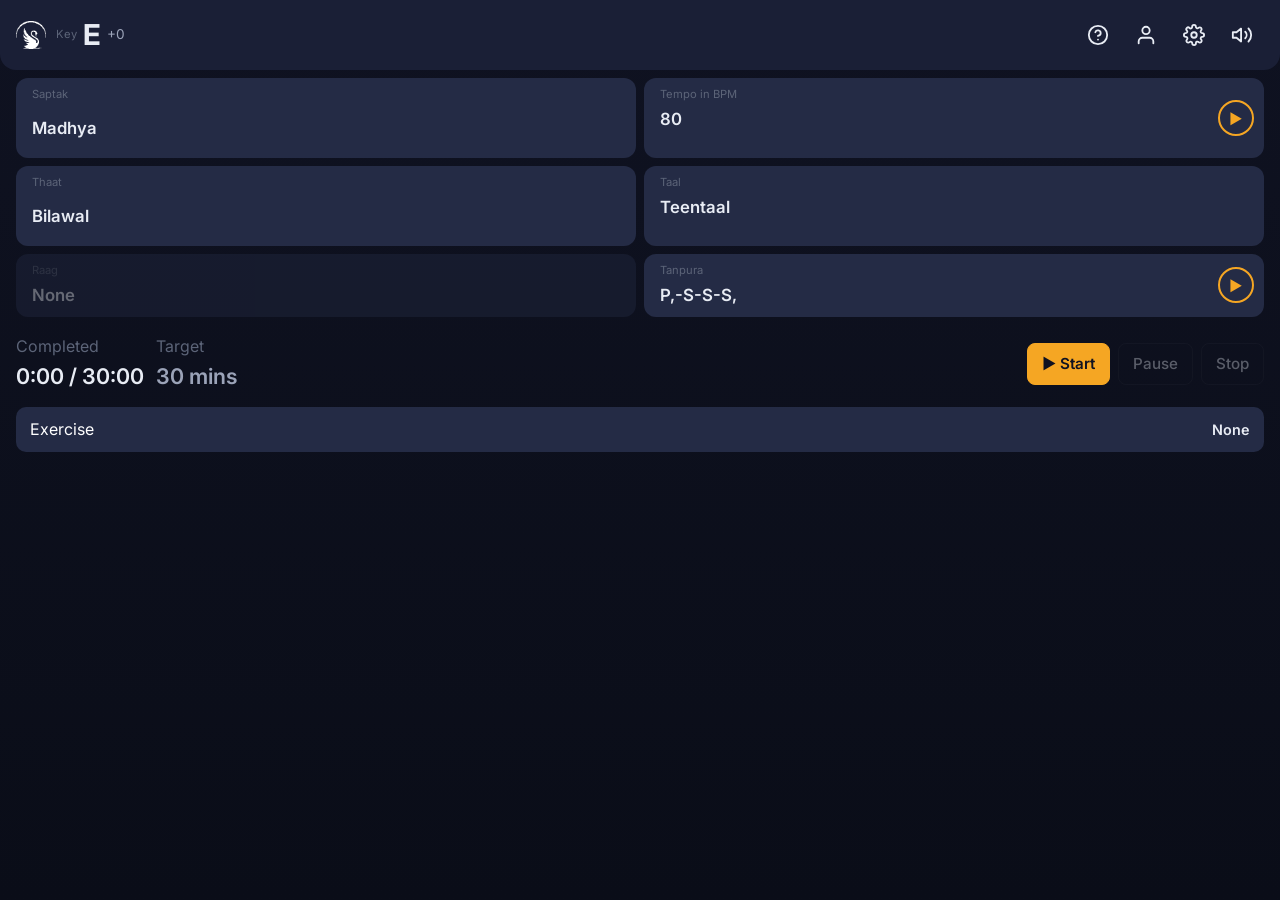
==== commit 0084ed47: "Did many changes to alankaar engine. added vocals" ====
--- a/app/index.html
+++ b/app/index.html
@@ -111,25 +111,25 @@
 
   <!-- 3. Mode selector — 3 buttons -->
   <!-- 4. Transport row — completed time, target time, start/pause/stop -->
-  <div style="display:flex; align-items:center; gap:8px; padding:4px 16px;">
+  <div style="display:flex; align-items:center; gap:8px; padding:9px 16px;">
     <div style="display:flex; gap:12px; flex:1;">
       <div>
-        <div style="font-size:0.65rem; color:var(--text-dim);">Completed</div>
-        <div id="timer-display" style="font-size:0.9rem; font-weight:600; color:var(--text-primary);">0 mins</div>
+        <div style="font-size:1rem; color:var(--text-dim);">Completed</div>
+        <div id="timer-display" style="font-size:1.35rem; font-weight:600; color:var(--text-primary);">0 mins</div>
       </div>
       <div>
-        <div style="font-size:0.65rem; color:var(--text-dim);">Target</div>
-        <div id="target-display" style="font-size:0.9rem; font-weight:600; color:var(--text-secondary);">30 mins</div>
-      </div>
-    </div>
-    <button id="btn-start" class="btn btn-primary btn-sm">Start</button>
-    <button id="btn-pause" class="btn btn-sm" disabled>Pause</button>
-    <button id="btn-stop" class="btn btn-sm" disabled>Stop</button>
+        <div style="font-size:1rem; color:var(--text-dim);">Target</div>
+        <div id="target-display" style="font-size:1.35rem; font-weight:600; color:var(--text-secondary);">30 mins</div>
+      </div>
+    </div>
+    <button id="btn-start" class="btn btn-primary btn-sm" style="font-size:0.95rem !important; padding:7px 14px !important; min-height:42px !important;">Start</button>
+    <button id="btn-pause" class="btn btn-sm" style="font-size:0.95rem !important; padding:7px 14px !important; min-height:42px !important;" disabled>Pause</button>
+    <button id="btn-stop" class="btn btn-sm" style="font-size:0.95rem !important; padding:7px 14px !important; min-height:42px !important;" disabled>Stop</button>
   </div>
 
   <!-- 5. Exercise bar — full width below transport -->
   <div style="margin:4px 16px 0; padding:10px 14px; background:var(--bg-tertiary); border-radius:10px; display:flex; align-items:center; justify-content:space-between;">
-    <span id="btn-open-exercise-library" style="font-size:0.75rem; color:var(--text-dim); cursor:pointer;">Exercise</span>
+    <span id="btn-open-exercise-library" style="font-size:1rem; color:#ffffff; cursor:pointer;">Exercise</span>
     <span id="exercise-display" style="font-size:0.9rem; font-weight:600; color:var(--text-primary); cursor:pointer; flex:1; text-align:right;" title="Tap to view exercise table">None</span>
   </div>
 
@@ -140,6 +140,16 @@
       <button class="btn btn-sm main-mode-btn" data-mode="practice" style="flex:1; max-width:100px;">Practice</button>
       <button class="btn btn-sm main-mode-btn" data-mode="test" style="flex:1; max-width:100px; opacity:0.5;">Test</button>
     </div>
+  </div>
+
+  <!-- 6b. Exercise scroll-strip — 5 matras centered on current beat. Shown
+           only when an exercise is loaded; advances on each beat. -->
+  <div id="exercise-strip" class="ex-strip" style="display:none;">
+    <div class="ex-strip-cell" data-slot="0"></div>
+    <div class="ex-strip-cell" data-slot="1"></div>
+    <div class="ex-strip-cell now" data-slot="2"></div>
+    <div class="ex-strip-cell" data-slot="3"></div>
+    <div class="ex-strip-cell" data-slot="4"></div>
   </div>
 
   <!-- Bottom nav removed — Profile and Settings are now in the top bar -->
@@ -563,10 +573,7 @@
   <div id="taal-list-page" class="full-page hidden">
     <div class="full-page-header">
       <h2 style="margin:0;">Taal List</h2>
-      <div style="display:flex; gap:8px;">
-        <button id="btn-sort-taal" class="btn btn-sm btn-ghost">Sort ↓</button>
-        <button id="btn-back-taal-list" class="btn btn-sm btn-ghost">← Back</button>
-      </div>
+      <button id="btn-back-taal-list" class="btn btn-sm btn-ghost">← Back</button>
     </div>
     <div class="full-page-body">
       <div id="taal-list-container">
@@ -593,6 +600,10 @@
       <div id="taal-variations-container">
         <!-- JS will populate with variation items -->
       </div>
+      <div id="taal-var-io-row" style="display:flex; gap:8px; margin-top:12px;">
+        <button id="btn-export-all-variations" class="btn btn-sm btn-ghost" style="flex:1;">Export all variations</button>
+        <button id="btn-import-variations" class="btn btn-sm btn-ghost" style="flex:1;">Import</button>
+      </div>
     </div>
   </div>
 
@@ -602,6 +613,9 @@
   <div id="taal-var-editor-page" class="full-page hidden">
     <div class="full-page-header">
       <h2 style="margin:0;" id="taal-var-editor-title">Editing: New Variation</h2>
+      <button id="btn-var-play" class="btn btn-sm" style="margin-left:auto; margin-right:8px;">
+        <span style="font-size:1.1rem;">▶</span> Play
+      </button>
       <button id="btn-cancel-var-editor" class="btn btn-sm btn-ghost">← Cancel</button>
     </div>
     <div class="full-page-body">
@@ -628,6 +642,19 @@
       <!-- Clear button for selected matra -->
       <div style="margin-bottom:12px;">
         <button id="btn-var-clear-matra" class="btn btn-sm btn-ghost">Clear Matra</button>
+      </div>
+      <!-- Accents (manjira / ghungroo / tali) for selected matra -->
+      <div style="margin-bottom:4px;">
+        <span class="section-label">Accents on Selected Matra</span>
+        <div id="var-editor-accent-chips" class="bol-chips">
+          <span style="color:var(--text-dim); font-size:0.8rem;">Tap a matra cell above</span>
+        </div>
+      </div>
+      <div id="var-editor-accent-palette" class="bol-palette">
+        <!-- JS populates accent buttons -->
+      </div>
+      <div style="margin-bottom:12px;">
+        <button id="btn-var-clear-accents" class="btn btn-sm btn-ghost">Clear Accents</button>
       </div>
       <!-- Action buttons -->
       <div class="editor-action-bar">
@@ -659,9 +686,16 @@
         <!-- JS populates -->
       </div>
       <button id="btn-new-exercise" class="btn btn-sm btn-primary" style="margin-top:12px; width:100%;">+ New Exercise</button>
+      <div style="display:flex; gap:8px; margin-top:8px;">
+        <button id="btn-export-all-exercises" class="btn btn-sm btn-ghost" style="flex:1;">Export all</button>
+        <button id="btn-import-exercises" class="btn btn-sm btn-ghost" style="flex:1;">Import</button>
+      </div>
       <button id="btn-clear-exercise" class="btn btn-sm btn-ghost" style="margin-top:8px; width:100%;">Clear Exercise (Free Practice)</button>
     </div>
   </div>
+
+  <!-- Shared hidden file input for per-item (exercise / variation) import -->
+  <input type="file" id="item-import-file-input" accept=".json" style="display:none;" />
 
 
   <!-- ====================================================================
@@ -683,11 +717,11 @@
           </div>
           <div>
             <label style="font-size:0.75rem; color:var(--text-dim);">Level</label>
-            <div style="display:flex; gap:4px; margin-top:2px;">
-              <button class="btn btn-sm ex-level-btn btn-active" data-level="beginner" style="flex:1; font-size:0.7rem; padding:4px 2px;">Beginner</button>
-              <button class="btn btn-sm ex-level-btn" data-level="intermediate" style="flex:1; font-size:0.7rem; padding:4px 2px;">Intermed.</button>
-              <button class="btn btn-sm ex-level-btn" data-level="advanced" style="flex:1; font-size:0.7rem; padding:4px 2px;">Advanced</button>
-            </div>
+            <select id="ex-level-select" class="taal-variation-select" style="width:100%; margin-top:2px;">
+              <option value="beginner">Beginner</option>
+              <option value="intermediate">Intermediate</option>
+              <option value="advanced">Advanced</option>
+            </select>
           </div>
           <div>
             <label style="font-size:0.75rem; color:var(--text-dim);">Start Note</label>
@@ -706,13 +740,20 @@
         <p id="ex-pattern-help" style="font-size:0.8rem; color:var(--text-dim); margin-top:4px; margin-bottom:8px; line-height:1.4;">
           <!-- JS fills dynamic examples based on selected taal -->
         </p>
-        <input type="text" id="ex-pattern-input" class="input-text" placeholder="e.g. 123 234 345 456" style="font-family:monospace; font-size:1rem; letter-spacing:1px;" />
+        <input type="text" id="ex-pattern-input" class="input-text" placeholder="e.g. 1234 or 123 234 345 456" style="font-family:monospace; font-size:1rem; letter-spacing:1px;" />
         <div id="ex-pattern-error" style="display:none; font-size:0.8rem; color:var(--error, #E74C3C); margin-top:6px;"></div>
-        <button id="btn-generate-exercise" class="btn btn-sm btn-primary" style="margin-top:12px; width:100%;">Generate</button>
+        <div style="display:flex; gap:8px; margin-top:12px;">
+          <button id="btn-generate-first-plus-1" class="btn btn-sm btn-primary" style="flex:1;" title="Each new cycle shifts the seed's first note up by +1 until the range is filled">First&nbsp;+&nbsp;1</button>
+          <button id="btn-generate-last-plus-1" class="btn btn-sm btn-primary" style="flex:1;" title="Seed fills the first matras; remaining matras continue sequentially from last+1, then silence">Last&nbsp;+&nbsp;1</button>
+        </div>
+        <div style="margin-top:8px;">
+          <button id="btn-add-blank-cycle" class="btn btn-sm btn-ghost" style="width:100%;" title="Compose by hand — add an empty taal cycle (or note, for the Metronome) and fill the matras yourself">+ Add blank cycle</button>
+        </div>
       </div>
 
       <!-- Preview -->
       <div id="ex-preview-container" style="display:none;">
+        <div id="ex-manually-edited-badge" style="display:none; font-size:0.75rem; color:var(--warning, #F5A623); margin-bottom:6px;">● Manually edited — regenerating will discard cell edits.</div>
         <div class="panel" style="margin-bottom:12px;">
           <span class="section-label">Aroha</span>
           <div id="ex-preview-aroha" style="margin-top:8px;">
@@ -723,6 +764,16 @@
           <span class="section-label">Avaroha</span>
           <div id="ex-preview-avaroha" style="margin-top:8px;">
             <!-- JS renders taal tables for each avaroha cycle -->
+          </div>
+        </div>
+        <!-- Note picker -->
+        <div id="ex-note-picker-panel" class="panel" style="display:none; margin-bottom:12px;">
+          <span class="section-label">Edit Matra <span id="ex-selected-matra-label" style="color:var(--text-dim); font-weight:400;"></span></span>
+          <div id="ex-note-chips" class="bol-chips" style="margin-top:6px;"></div>
+          <div id="ex-note-palette" class="bol-palette"></div>
+          <div style="display:flex; gap:8px; margin-top:8px;">
+            <button id="btn-ex-note-clear" class="btn btn-sm btn-ghost">Clear Matra</button>
+            <button id="btn-ex-note-close" class="btn btn-sm btn-ghost">Done</button>
           </div>
         </div>
         <!-- Save -->
@@ -773,10 +824,17 @@
         <p id="ex-edit-pattern-help" style="font-size:0.8rem; color:var(--text-dim); margin-top:4px; margin-bottom:8px; line-height:1.4;"></p>
         <input type="text" id="ex-edit-pattern-input" class="input-text" style="font-family:monospace; font-size:1rem; letter-spacing:1px;" />
         <div id="ex-edit-pattern-error" style="display:none; font-size:0.8rem; color:var(--error, #E74C3C); margin-top:6px;"></div>
-        <button id="btn-regenerate-exercise" class="btn btn-sm btn-primary" style="margin-top:12px; width:100%;">Regenerate</button>
+        <div style="display:flex; gap:8px; margin-top:12px;">
+          <button id="btn-edit-regenerate-first-plus-1" class="btn btn-sm btn-primary" style="flex:1;" title="Each new cycle shifts the seed's first note up by +1 until the range is filled">First&nbsp;+&nbsp;1</button>
+          <button id="btn-edit-regenerate-last-plus-1" class="btn btn-sm btn-primary" style="flex:1;" title="Seed fills the first matras; remaining matras continue sequentially from last+1, then silence">Last&nbsp;+&nbsp;1</button>
+        </div>
+        <div style="margin-top:8px;">
+          <button id="btn-edit-add-blank-cycle" class="btn btn-sm btn-ghost" style="width:100%;" title="Add an empty taal cycle (or note, for the Metronome) and fill the matras yourself">+ Add blank cycle</button>
+        </div>
       </div>
       <!-- Preview tables -->
       <div id="ex-edit-preview-container" style="display:none;">
+        <div id="ex-edit-manually-edited-badge" style="display:none; font-size:0.75rem; color:var(--warning, #F5A623); margin-bottom:6px;">● Manually edited — regenerating will discard cell edits.</div>
         <div class="panel" style="margin-bottom:12px;">
           <span class="section-label">Aroha</span>
           <div id="ex-edit-preview-aroha" style="margin-top:8px;"></div>
@@ -784,6 +842,16 @@
         <div class="panel" style="margin-bottom:12px;">
           <span class="section-label">Avaroha</span>
           <div id="ex-edit-preview-avaroha" style="margin-top:8px;"></div>
+        </div>
+        <!-- Note picker -->
+        <div id="ex-edit-note-picker-panel" class="panel" style="display:none; margin-bottom:12px;">
+          <span class="section-label">Edit Matra <span id="ex-edit-selected-matra-label" style="color:var(--text-dim); font-weight:400;"></span></span>
+          <div id="ex-edit-note-chips" class="bol-chips" style="margin-top:6px;"></div>
+          <div id="ex-edit-note-palette" class="bol-palette"></div>
+          <div style="display:flex; gap:8px; margin-top:8px;">
+            <button id="btn-ex-edit-note-clear" class="btn btn-sm btn-ghost">Clear Matra</button>
+            <button id="btn-ex-edit-note-close" class="btn btn-sm btn-ghost">Done</button>
+          </div>
         </div>
       </div>
       <!-- Save -->
@@ -999,6 +1067,7 @@
             <li><code style="color:var(--accent);">S' R' G' m' P'</code> — Upper octave (Taar) — apostrophe suffix</li>
           </ul>
           <p><strong>Flute positions 1-15:</strong> P,(1) D,(2) N,(3) S(4) R(5) G(6) m(7) P(8) D(9) N(10) S'(11) R'(12) G'(13) m'(14) P'(15)</p>
+          <p>The tanpura tuning shown on the main screen uses this same short-letter notation — <code style="color:var(--accent);">P,-S-S-S,</code> for Pa-Sa tuning (mandra Pa · madhya Sa · madhya Sa · mandra Sa), <code style="color:var(--accent);">m,-S-S-S,</code> for Ma-Sa, <code style="color:var(--accent);">N,-S-S-S,</code> for Ni-Sa.</p>
         </div>
       </div>
 
@@ -1073,6 +1142,9 @@
             <div style="color:var(--text-dim);">Teentaal, with sustained notes</div>
           </div>
           <p style="margin-top:6px;">The app generates the full Aroha (ascending) and Avaroha (descending mirror) automatically.</p>
+
+          <p style="margin-top:10px;"><strong>Naming:</strong> exercises are named automatically as <code style="color:var(--accent);">&lt;taal&gt;_&lt;b|i|a&gt;&lt;n&gt;</code> — taal id, level letter (b=beginner, i=intermediate, a=advanced), and a sequential number. Examples: <code>teentaal_b1</code>, <code>keherwa_i3</code>, <code>deepchandi_a2</code>. Numbers increment per (taal, level) pair so you can have many exercises side by side.</p>
+          <p><strong>Library:</strong> the Exercise Library groups exercises by taal. Tap a group header to expand it; exercises inside are sorted beginner → intermediate → advanced. The group containing your currently-loaded exercise opens automatically.</p>
         </div>
       </div>
 
@@ -1141,7 +1213,7 @@
           <ul style="padding-left:20px; margin:4px 0;">
             <li><strong>Ekgun (1x)</strong> — 1 note per beat: <code style="color:var(--accent);">S R G m</code></li>
             <li><strong>Dugun (2x)</strong> — 2 notes per beat: <code style="color:var(--accent);">[SR] [Gm] [PD] [NS']</code></li>
-            <li><strong>Tingun (3x)</strong> — 3 notes per beat: <code style="color:var(--accent);">[SRG] [mPD] [NS'R']</code></li>
+            <li><strong>Tigun (3x)</strong> — 3 notes per beat: <code style="color:var(--accent);">[SRG] [mPD] [NS'R']</code></li>
             <li><strong>Chaugun (4x)</strong> — 4 notes per beat: <code style="color:var(--accent);">[SRGm] [PDNS']</code></li>
           </ul>
           <p>In the pattern input, use brackets to indicate multiple notes per beat. You can mix laykari within the same cycle — for example, ekgun in one vibhag and dugun in another.</p>
@@ -1170,14 +1242,86 @@
           Key, Tanpura & Instruments
         </div>
         <div class="collapsible-body">
-          <p><strong>Key:</strong> Sets the base Sa frequency for your flute. Tap the Key display in the top bar to change. Default is E (164.81 Hz).</p>
-          <p><strong>Tanpura:</strong> The drone that provides the tonal reference. Tap the Tanpura tile to configure string tuning (Pa/Ma/Ni), octave, speed, and advanced settings (jivari, variance, reverb).</p>
-          <p><strong>Tabla:</strong> Choose between electronic synthesis or real tabla samples in Settings > Customize Tabla. Adjust bass/treble EQ in the Volume page.</p>
-          <p><strong>Swara Instruments:</strong> Go to Settings > Customize Swara to select instruments (Harmonium, Strings, Acoustic Guitar, Piano). You can select multiple for layered sound. Each has its own volume slider.</p>
-        </div>
-      </div>
-
-      <!-- 9. Data Management -->
+          <p><strong>Key:</strong> Sets the base Sa frequency for your flute. Tap the Key display in the top bar to change. Default is E (164.81 Hz). Fine-tuning (±50 cents) lives on the same page for temperature compensation.</p>
+
+          <p><strong>Tanpura:</strong> Tap the Tanpura tile on the main screen to open its page. You can pick:</p>
+          <ul style="padding-left:20px; margin:4px 0;">
+            <li><strong>Sound Source</strong> — <em>Electronic</em> (synthesised drone, supports Pa-Sa / Ma-Sa / Ni-Sa tunings) or <em>Recorded</em> (real tanpura MP3s, supports Pa-Sa / Ma-Sa). Switching crossfades so there's no gap.</li>
+            <li><strong>First String</strong> — P,&nbsp;/&nbsp;m,&nbsp;/&nbsp;N, for the raag you're practicing.</li>
+            <li><strong>Octave</strong> — Mandra / Madhya / Taar shifts the whole drone up or down an octave (electronic engine only).</li>
+            <li><strong>Speed</strong> — pluck cycle length, from slow meditative (6 s) to driving (0.5 s).</li>
+            <li><strong>Concert Mode</strong> (Advanced section) — plays two tanpuras simultaneously, panned left &amp; right with a small natural detune. Adds a <em>Balance</em> slider (L↔R) and a second <em>Jivari B</em> slider so each tanpura can have its own character.</li>
+            <li><strong>Jivari</strong> — buzz intensity. Higher values add more harmonic shimmer.</li>
+          </ul>
+
+          <p><strong>Tabla:</strong> Settings → Customize Tabla. Choose sound source:</p>
+          <ul style="padding-left:20px; margin:4px 0;">
+            <li><em>Electronic</em> — synthesised bols</li>
+            <li><em>Real Tabla — Key of E (tabla_e_1)</em> — recorded samples tuned to E</li>
+            <li><em>Real Tabla — Key of C (tabla_c_1, Naad)</em> — recorded samples tuned to C</li>
+          </ul>
+          <p>The dayan (treble drum) pitch-shifts automatically to match your selected key. The bayan (bass drum) stays at its recorded pitch — that's the convention in Hindustani practice. Bass/treble EQ is on the Volume page.</p>
+
+          <p><strong>Swara Instruments:</strong> Settings → Customize Swara lets you pick melodic voices (Harmonium, Strings, Acoustic Guitar, Piano) and add custom SoundFont instruments via URL. You can enable multiple voices at once for a layered sound; each has its own volume.</p>
+        </div>
+      </div>
+
+      <!-- 9. Profile & Practice Tracker -->
+      <div class="collapsible" style="margin-bottom:8px;">
+        <div class="collapsible-header" style="padding:10px 0; cursor:pointer; font-weight:600; color:var(--text-primary); font-size:0.95rem;">
+          Profile & Practice Tracker
+        </div>
+        <div class="collapsible-body">
+          <p>Tap the <strong>person icon</strong> in the top bar to open your Profile page. It shows everything the app has been quietly tracking while you practice.</p>
+
+          <p><strong>What's recorded:</strong></p>
+          <ul style="padding-left:20px; margin:4px 0;">
+            <li><strong>App time</strong> — minutes the app is open and you're interacting with it (idle for 5 minutes stops counting).</li>
+            <li><strong>Practice time</strong> — minutes with Play actually running on tanpura, tabla, or an exercise.</li>
+            <li><strong>Streak</strong> — consecutive days with at least some practice.</li>
+          </ul>
+
+          <p><strong>Sections:</strong></p>
+          <ul style="padding-left:20px; margin:4px 0;">
+            <li><strong>Today</strong> — today's minutes + current streak.</li>
+            <li><strong>Targets</strong> — set a daily-minutes and weekly-hours goal. Toggle <em>"Use a different target for this week only"</em> if you want to aim higher/lower for a particular week without changing your baseline.</li>
+            <li><strong>Last 30 days</strong> — bar chart, one bar per day. Outer bar = app time, inner fill = practice time.</li>
+            <li><strong>Last 6 months</strong> — weekly bars, rolled up from past daily data.</li>
+            <li><strong>Lifetime</strong> — monthly bars, appearing once history is older than 6 months.</li>
+            <li><strong>All-time totals</strong> — total app, total practice, active days, average daily.</li>
+            <li><strong>Data</strong> — Export JSON / CSV for your own records, or Reset to wipe the activity log (profile name &amp; targets are kept).</li>
+          </ul>
+
+          <p>The main-screen <strong>Completed</strong> counter ticks up in real time while you play; <strong>Target</strong> mirrors what you've set on the Profile page.</p>
+        </div>
+      </div>
+
+      <!-- 10. Mobile install -->
+      <div class="collapsible" style="margin-bottom:8px;">
+        <div class="collapsible-header" style="padding:10px 0; cursor:pointer; font-weight:600; color:var(--text-primary); font-size:0.95rem;">
+          Install on Your Phone
+        </div>
+        <div class="collapsible-body">
+          <p>Swaradhana works well as an installed Progressive Web App (PWA) — it gets its own icon in your app drawer, opens full-screen, and keeps audio playing with the screen locked.</p>
+
+          <p><strong>Android Chrome:</strong></p>
+          <ol style="padding-left:20px; margin:4px 0;">
+            <li>Open the app URL in Chrome.</li>
+            <li>Three-dot menu → <strong>Install app</strong> (or <em>Add to Home screen</em>).</li>
+            <li>Confirm. An icon appears on your home screen / app drawer.</li>
+          </ol>
+
+          <p><strong>iOS Safari:</strong></p>
+          <ol style="padding-left:20px; margin:4px 0;">
+            <li>Open the app URL in Safari.</li>
+            <li>Share icon → <strong>Add to Home Screen</strong>.</li>
+          </ol>
+
+          <p style="color:var(--text-dim); margin-top:6px;">Tip: on Android, background playback (screen off, tanpura running) is most reliable when the app is installed as a PWA rather than run in a browser tab.</p>
+        </div>
+      </div>
+
+      <!-- 11. Data Management -->
       <div class="collapsible" style="margin-bottom:8px;">
         <div class="collapsible-header" style="padding:10px 0; cursor:pointer; font-weight:600; color:var(--text-primary); font-size:0.95rem;">
           Backup & Restore
--- a/app/css/components.css
+++ b/app/css/components.css
@@ -1221,6 +1221,177 @@
 }
 .bol-chip .chip-remove { font-size: 0.7rem; opacity: 0.7; }
 
+/* Accent markers inside matra cells — tiny coloured pills below the bol text */
+.matra-accents {
+  display: flex; gap: 2px; justify-content: center; margin-top: 2px;
+  position: absolute; bottom: 2px; left: 0; right: 0;
+}
+.accent-dot {
+  width: 12px; height: 12px; border-radius: 50%;
+  display: inline-flex; align-items: center; justify-content: center;
+  font-size: 0.55rem; font-weight: 700; line-height: 1;
+  color: var(--bg-primary);
+}
+.accent-dot.accent-manjira_1,
+.accent-dot.accent-manjira_2 { background: #F5A623; } /* warm — manjira */
+.accent-dot.accent-ghungroo_1 { background: #7B8CDE; } /* cool — ghungroo */
+.accent-dot.accent-tali_1    { background: #4ECDC4; } /* teal — tali */
+
+/* ====================================================================
+   Exercise scroll-strip — 5 matras centered on currently-playing beat.
+   Updated at beat boundaries (no CSS transitions) so audio stays jitter
+   free on mobile.
+   ==================================================================== */
+.ex-strip {
+  display: grid;
+  grid-template-columns: 1fr 1fr 1.8fr 1fr 1fr;
+  gap: 6px;
+  padding: 10px 16px 12px;
+  align-items: stretch;
+}
+.ex-strip-cell {
+  position: relative;
+  min-height: 128px;
+  padding: 22px 4px 22px;
+  background: var(--bg-tertiary);
+  border: 1px solid transparent;
+  border-radius: 10px;
+  display: flex;
+  flex-direction: column;
+  align-items: center;
+  justify-content: center;
+  overflow: hidden;
+}
+.ex-strip-cell.past { opacity: 0.45; }
+.ex-strip-cell.future { opacity: 0.85; }
+.ex-strip-cell.empty { opacity: 0.2; }
+.ex-strip-cell.now {
+  background: var(--accent-glow, rgba(245, 166, 35, 0.15));
+  border-color: var(--accent);
+  box-shadow: 0 0 0 1px var(--accent-glow);
+  min-height: 156px;
+}
+
+/* Top row — matra number (left) + tpi marker (right) */
+.ex-strip-cell .ex-strip-meta {
+  position: absolute;
+  top: 4px;
+  left: 6px;
+  right: 6px;
+  display: flex;
+  justify-content: space-between;
+  align-items: center;
+  font-size: 0.9rem;
+  font-weight: 700;
+  line-height: 1;
+  letter-spacing: 0.3px;
+}
+.ex-strip-cell.now .ex-strip-meta { font-size: 1.05rem; }
+.ex-strip-cell .ex-strip-matra-num {
+  color: var(--accent, #F5A623);
+}
+.ex-strip-cell .ex-strip-tpi {
+  font-weight: 800;
+  letter-spacing: 0.5px;
+  padding: 1px 6px;
+  border-radius: 4px;
+}
+.ex-strip-cell .ex-strip-tpi.tpi-X {
+  color: #1a1a1a;
+  background: var(--sam, #F5A623);
+}
+.ex-strip-cell .ex-strip-tpi.tpi-0 {
+  color: #ffffff;
+  background: var(--khali, #7B8CDE);
+}
+.ex-strip-cell .ex-strip-tpi.tpi-num {
+  color: #1a1a1a;
+  background: var(--tali, #4ECDC4);
+}
+
+/* Swara — the main thing a flute player watches */
+.ex-strip-cell .ex-strip-swara {
+  font-size: 1.6rem;
+  font-weight: 700;
+  color: var(--text-primary);
+  text-align: center;
+  line-height: 1.1;
+  letter-spacing: 0.5px;
+}
+.ex-strip-cell.now .ex-strip-swara { font-size: 2.4rem; }
+.ex-strip-cell .ex-strip-swara.multi { font-size: 1.1rem; }
+.ex-strip-cell.now .ex-strip-swara.multi { font-size: 1.5rem; }
+
+/* Tabla bol — contrasting cyan so it's clearly distinct from the swara */
+.ex-strip-cell .ex-strip-bol {
+  font-size: 0.95rem;
+  font-weight: 700;
+  color: var(--tali, #4ECDC4);
+  margin-top: 4px;
+  text-align: center;
+  line-height: 1.1;
+  letter-spacing: 0.3px;
+}
+.ex-strip-cell.now .ex-strip-bol { font-size: 1.15rem; }
+
+/* Accent badges row — same palette as the taal-table dots but larger */
+.ex-strip-cell .ex-strip-accents {
+  display: flex;
+  gap: 4px;
+  justify-content: center;
+  margin-top: 4px;
+}
+.ex-strip-cell .ex-strip-accents .accent-dot {
+  width: 16px;
+  height: 16px;
+  font-size: 0.7rem;
+}
+.ex-strip-cell.now .ex-strip-accents .accent-dot {
+  width: 20px;
+  height: 20px;
+  font-size: 0.85rem;
+}
+
+/* Section badge (Aroha / Avaroha / A1 / V2) — a solid pill so it pops */
+.ex-strip-cell .ex-strip-section-badge {
+  position: absolute;
+  bottom: 4px;
+  left: 50%;
+  transform: translateX(-50%);
+  font-size: 0.75rem;
+  font-weight: 700;
+  color: #1a1a1a;
+  background: var(--accent, #F5A623);
+  padding: 2px 8px;
+  border-radius: 10px;
+  text-transform: uppercase;
+  letter-spacing: 0.7px;
+  line-height: 1;
+  white-space: nowrap;
+}
+.ex-strip-cell.now .ex-strip-section-badge { font-size: 0.85rem; padding: 3px 10px; }
+.ex-strip-cell .ex-strip-section-badge.avaroha {
+  background: var(--khali, #7B8CDE);
+  color: #ffffff;
+}
+
+/* Mobile: drop to 3 cells so the NOW cell stays readable. */
+@media (max-width: 640px) {
+  .ex-strip {
+    grid-template-columns: 1fr 1.8fr 1fr !important;
+  }
+  .ex-strip-cell[data-slot="0"],
+  .ex-strip-cell[data-slot="4"] { display: none !important; }
+}
+@media (max-width: 380px) {
+  .ex-strip-cell .ex-strip-swara { font-size: 1.3rem; }
+  .ex-strip-cell.now .ex-strip-swara { font-size: 1.9rem; }
+  .ex-strip-cell .ex-strip-bol { font-size: 0.85rem; }
+  .ex-strip-cell.now .ex-strip-bol { font-size: 1.05rem; }
+  .ex-strip-cell .ex-strip-meta { font-size: 0.8rem; }
+  .ex-strip-cell.now .ex-strip-meta { font-size: 0.95rem; }
+}
+
 /* Variation list item */
 .variation-item {
   display: flex; align-items: center; padding: 12px 8px; border-bottom: 1px solid var(--border, #333);
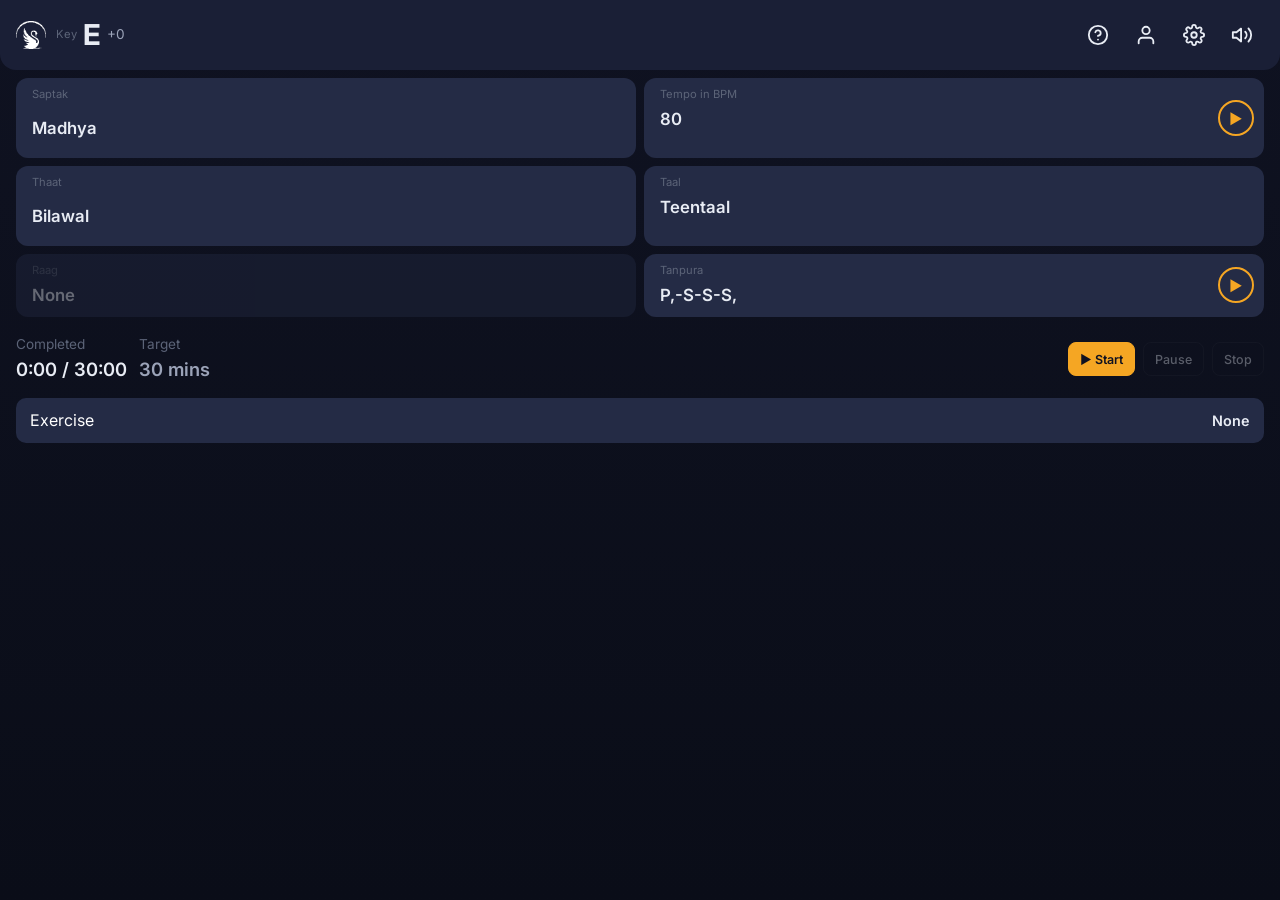
==== commit 6f3845cf: "reduced size of start pause and stop button on main page" ====
--- a/app/index.html
+++ b/app/index.html
@@ -114,17 +114,17 @@
   <div style="display:flex; align-items:center; gap:8px; padding:9px 16px;">
     <div style="display:flex; gap:12px; flex:1;">
       <div>
-        <div style="font-size:1rem; color:var(--text-dim);">Completed</div>
-        <div id="timer-display" style="font-size:1.35rem; font-weight:600; color:var(--text-primary);">0 mins</div>
+        <div style="font-size:0.85rem; color:var(--text-dim);">Completed</div>
+        <div id="timer-display" style="font-size:1.15rem; font-weight:600; color:var(--text-primary);">0 mins</div>
       </div>
       <div>
-        <div style="font-size:1rem; color:var(--text-dim);">Target</div>
-        <div id="target-display" style="font-size:1.35rem; font-weight:600; color:var(--text-secondary);">30 mins</div>
-      </div>
-    </div>
-    <button id="btn-start" class="btn btn-primary btn-sm" style="font-size:0.95rem !important; padding:7px 14px !important; min-height:42px !important;">Start</button>
-    <button id="btn-pause" class="btn btn-sm" style="font-size:0.95rem !important; padding:7px 14px !important; min-height:42px !important;" disabled>Pause</button>
-    <button id="btn-stop" class="btn btn-sm" style="font-size:0.95rem !important; padding:7px 14px !important; min-height:42px !important;" disabled>Stop</button>
+        <div style="font-size:0.85rem; color:var(--text-dim);">Target</div>
+        <div id="target-display" style="font-size:1.15rem; font-weight:600; color:var(--text-secondary);">30 mins</div>
+      </div>
+    </div>
+    <button id="btn-start" class="btn btn-primary btn-sm" style="font-size:0.78rem !important; padding:6px 11px !important; min-height:34px !important;">Start</button>
+    <button id="btn-pause" class="btn btn-sm" style="font-size:0.78rem !important; padding:6px 11px !important; min-height:34px !important;" disabled>Pause</button>
+    <button id="btn-stop" class="btn btn-sm" style="font-size:0.78rem !important; padding:6px 11px !important; min-height:34px !important;" disabled>Stop</button>
   </div>
 
   <!-- 5. Exercise bar — full width below transport -->
